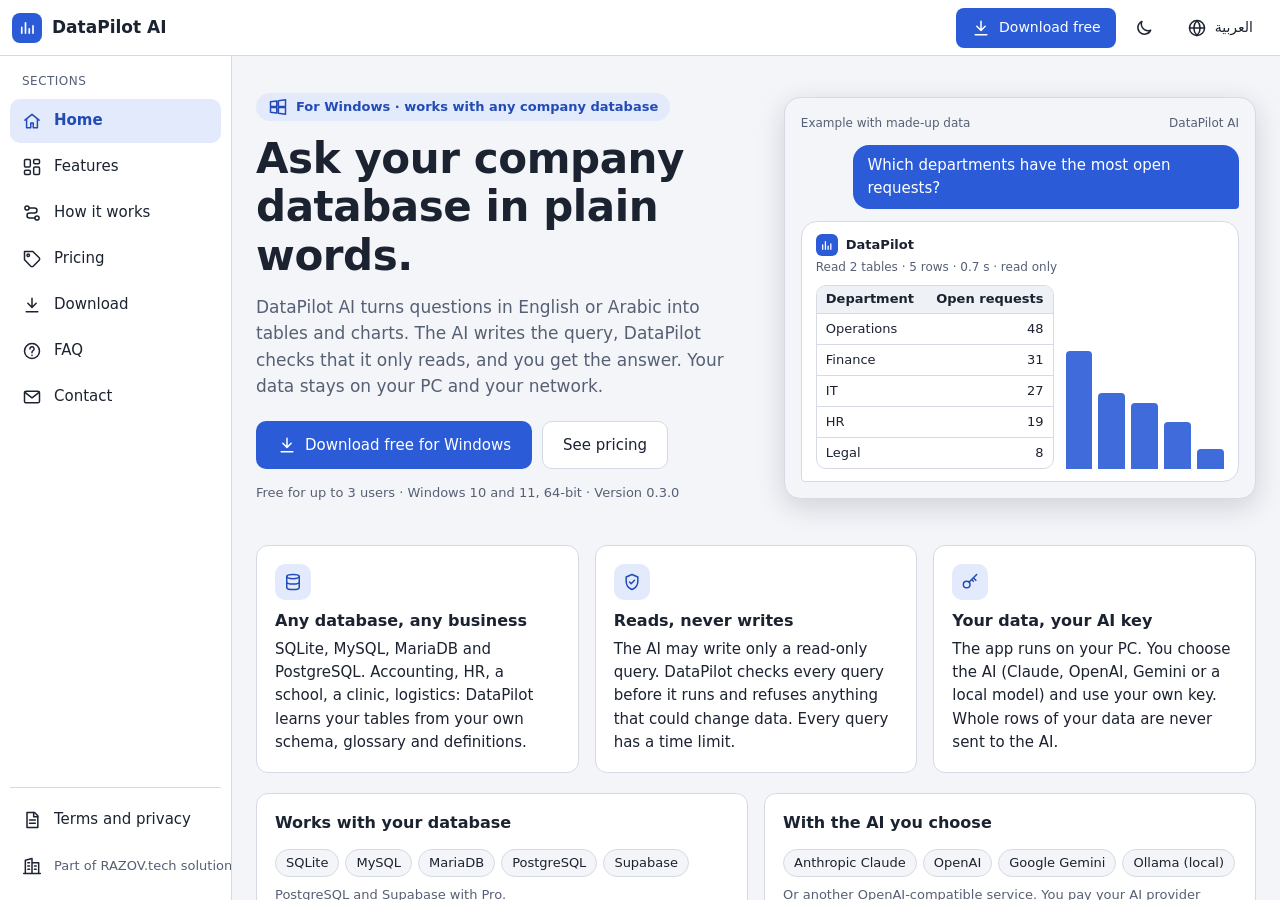
==== datapilot/index.html @ bd8d3c4e "feat: DataPilot AI page at /razov-db/datapilot/ Published copy of site/ from the private repo hasanr" ====
<!doctype html>
<html lang="en" dir="ltr">
<head>
<meta charset="utf-8">
<meta name="viewport" content="width=device-width, initial-scale=1, viewport-fit=cover">
<meta name="color-scheme" content="light dark">
<meta name="theme-color" content="#ffffff" media="(prefers-color-scheme: light)">
<meta name="theme-color" content="#161b23" media="(prefers-color-scheme: dark)">
<title>DataPilot AI: ask your company database in plain words</title>
<meta name="description" content="DataPilot AI is a Windows app that turns questions in English or Arabic into tables and charts, for any company database: SQLite, MySQL, MariaDB and PostgreSQL. Read-only queries, your own AI key, and your data stays with you.">
<link rel="canonical" href="https://hasanradi93.github.io/razov-db/datapilot/">
<link rel="icon" href="favicon.svg" type="image/svg+xml">
<meta property="og:type" content="website">
<meta property="og:site_name" content="DataPilot AI">
<meta property="og:title" content="DataPilot AI: ask your company database in plain words">
<meta property="og:description" content="A Windows app that turns questions in English or Arabic into tables and charts, for any company database. Read-only queries, your own AI key, your data stays with you. Free for up to 3 users.">
<meta property="og:url" content="https://hasanradi93.github.io/razov-db/datapilot/">
<meta property="og:image" content="https://hasanradi93.github.io/razov-db/datapilot/og-image.png">
<meta property="og:image:width" content="1200">
<meta property="og:image:height" content="630">
<meta property="og:image:alt" content="DataPilot AI: a question in plain words and its answer as a table and a bar chart.">
<meta property="og:locale" content="en_US">
<meta property="og:locale:alternate" content="ar_AR">
<meta name="twitter:card" content="summary_large_image">
<link rel="stylesheet" href="styles.css">
<!--
  DataPilot AI public website. Plain static files: index.html (this shell and every section), styles.css,
  app.js (routing, language, theme, checkout buttons), config.js (contact, download, version, checkout
  links) and pricing.json (plans, prices, features; generated from licensing/catalog.py).
  The page never scrolls: the shell is 100dvh and only the panes inside scroll.
  Every text is written twice: data-l="en" and data-l="ar"; the language button shows one of them.

  ARABIC: the Arabic text on this site was written without a native reader. A native Arabic reader
  should check every data-l="ar" block before the site is promoted to Arabic-speaking customers.

  Try: ?lang=ar  #pricing  #pricing/compare  #download/guide  #faq/buying  #terms  #privacy  #refunds
-->
<script>
  /* Before the first paint: theme and language, so the page does not flash. */
  (function () {
    var d = document.documentElement, lang = null;
    d.classList.add("js");
    try {
      var t = localStorage.getItem("dp-site-theme");
      if (t === "light" || t === "dark") { d.setAttribute("data-theme", t); }
      lang = localStorage.getItem("dp-site-lang");
    } catch (e) { /* storage blocked: follow the system theme, English */ }
    var q = /[?&]lang=(ar|en)\b/.exec(location.search);
    if (q) { lang = q[1]; }
    if (lang === "ar") { d.lang = "ar"; d.dir = "rtl"; }
  })();
</script>
</head>
<body>
<svg width="0" height="0" style="position:absolute" aria-hidden="true" focusable="false">
  <defs>
    <symbol id="i-logo" viewBox="0 0 24 24"><path d="M5 19V11M10 19V5M15 19v-6M20 19V9"/></symbol>
    <symbol id="i-home" viewBox="0 0 24 24"><path d="M3.5 11L12 4l8.5 7"/><path d="M5.5 9.5V20h5v-5.5h3V20h5V9.5"/></symbol>
    <symbol id="i-features" viewBox="0 0 24 24"><rect x="3" y="3" width="7" height="9" rx="1.5"/><rect x="14" y="3" width="7" height="5" rx="1.5"/><rect x="14" y="12" width="7" height="9" rx="1.5"/><rect x="3" y="16" width="7" height="5" rx="1.5"/></symbol>
    <symbol id="i-how" viewBox="0 0 24 24"><circle cx="6" cy="6" r="2.5"/><circle cx="18" cy="18" r="2.5"/><path d="M8.5 6H15a3 3 0 0 1 0 6H9a3 3 0 0 0 0 6h6.5"/></symbol>
    <symbol id="i-pricing" viewBox="0 0 24 24"><path d="M20.6 13.4l-7.2 7.2a2 2 0 0 1-2.8 0L3 13V3h10l7.6 7.6a2 2 0 0 1 0 2.8z"/><circle cx="7.5" cy="7.5" r="1.5"/></symbol>
    <symbol id="i-download" viewBox="0 0 24 24"><path d="M12 4v11M7 10l5 5 5-5M5 20h14"/></symbol>
    <symbol id="i-faq" viewBox="0 0 24 24"><circle cx="12" cy="12" r="9"/><path d="M9.5 9.5a2.5 2.5 0 1 1 3.5 2.3c-.6.3-1 .9-1 1.6v.6M12 17.2v.1"/></symbol>
    <symbol id="i-contact" viewBox="0 0 24 24"><rect x="3" y="5" width="18" height="14" rx="2"/><path d="M3.5 6.5l8.5 6.5 8.5-6.5"/></symbol>
    <symbol id="i-legal" viewBox="0 0 24 24"><path d="M6 3h9l4 4v14H6z"/><path d="M14 3v5h5M9 12h7M9 16h7"/></symbol>
    <symbol id="i-company" viewBox="0 0 24 24"><path d="M4 21V5l8-2v18M12 8h8v13M2 21h20M7 8h2M7 12h2M7 16h2M15 12h2M15 16h2"/></symbol>
    <symbol id="i-more" viewBox="0 0 24 24"><circle cx="5" cy="12" r="1.2"/><circle cx="12" cy="12" r="1.2"/><circle cx="19" cy="12" r="1.2"/></symbol>
    <symbol id="i-sun" viewBox="0 0 24 24"><circle cx="12" cy="12" r="4"/><path d="M12 2v2M12 20v2M4.9 4.9l1.4 1.4M17.7 17.7l1.4 1.4M2 12h2M20 12h2M4.9 19.1l1.4-1.4M17.7 6.3l1.4-1.4"/></symbol>
    <symbol id="i-moon" viewBox="0 0 24 24"><path d="M20 14.5A8 8 0 0 1 9.5 4 8 8 0 1 0 20 14.5z"/></symbol>
    <symbol id="i-globe" viewBox="0 0 24 24"><circle cx="12" cy="12" r="9"/><path d="M3 12h18M12 3c2.5 2.7 3.8 5.7 3.8 9s-1.3 6.3-3.8 9c-2.5-2.7-3.8-5.7-3.8-9S9.5 5.7 12 3z"/></symbol>
    <symbol id="i-check" viewBox="0 0 24 24"><path d="M5 12.5l4.5 4.5L19 7"/></symbol>
    <symbol id="i-clock" viewBox="0 0 24 24"><circle cx="12" cy="12" r="9"/><path d="M12 7v5l3 2"/></symbol>
    <symbol id="i-shield" viewBox="0 0 24 24"><path d="M12 3l7 3v5c0 4.5-3 8.3-7 10-4-1.7-7-5.5-7-10V6z"/><path d="M9 12l2 2 4-4"/></symbol>
    <symbol id="i-database" viewBox="0 0 24 24"><ellipse cx="12" cy="5.5" rx="7.5" ry="2.5"/><path d="M4.5 5.5v13c0 1.4 3.4 2.5 7.5 2.5s7.5-1.1 7.5-2.5v-13M4.5 12c0 1.4 3.4 2.5 7.5 2.5s7.5-1.1 7.5-2.5"/></symbol>
    <symbol id="i-key" viewBox="0 0 24 24"><circle cx="8" cy="15" r="4"/><path d="M11 12l9-9M16 7l3 3M14 9l2 2"/></symbol>
    <symbol id="i-lock" viewBox="0 0 24 24"><rect x="5" y="11" width="14" height="10" rx="2"/><path d="M8 11V7a4 4 0 0 1 8 0v4"/></symbol>
    <symbol id="i-warn" viewBox="0 0 24 24"><path d="M12 3.5l9.5 16.5h-19z"/><path d="M12 10v4.5M12 17.2v.1"/></symbol>
    <symbol id="i-chev" viewBox="0 0 24 24"><path d="M9 6l6 6-6 6"/></symbol>
    <symbol id="i-windows" viewBox="0 0 24 24"><path d="M3 5.8l7.5-1.1v6.8H3zM12.5 4.4L21 3.2v8.3h-8.5zM3 12.5h7.5v6.8L3 18.2zM12.5 12.5H21v8.3l-8.5-1.2z"/></symbol>
    <symbol id="i-book" viewBox="0 0 24 24"><path d="M4 5a2 2 0 0 1 2-2h13v15H6a2 2 0 0 0-2 2z"/><path d="M4 20a2 2 0 0 0 2 1h13v-3"/></symbol>
  </defs>
</svg>

<a class="skip" href="#content" id="skip"><span data-l="en">Skip to content</span><span data-l="ar">انتقل إلى المحتوى</span></a>

<div class="app" id="app">
  <header class="header">
    <a class="brand" href="#home" id="brand" aria-label="DataPilot AI, home">
      <span class="mark" aria-hidden="true"><svg class="ico" aria-hidden="true" focusable="false"><use href="#i-logo"/></svg></span>
      <span class="brand-name">DataPilot AI</span>
    </a>
    <span class="hdr-title" id="hdr-title" aria-hidden="true"></span>
    <span class="spacer"></span>
    <a class="btn primary hide-phone" href="#download"><svg class="ico" aria-hidden="true" focusable="false"><use href="#i-download"/></svg><span data-l="en">Download free</span><span data-l="ar">نزّله مجاناً</span></a>
    <button type="button" class="btn ghost iconbtn" id="btn-theme" aria-label="Switch to dark theme"><svg class="ico" aria-hidden="true" focusable="false"><use href="#i-moon"/></svg></button>
    <button type="button" class="btn ghost" id="btn-lang" aria-label="Switch to Arabic"><svg class="ico" aria-hidden="true" focusable="false"><use href="#i-globe"/></svg><span class="hide-phone"><span data-l="en" lang="ar">العربية</span><span data-l="ar" lang="en">English</span></span></button>
  </header>

  <nav class="sidebar" id="sidebar" aria-label="Sections">
    <div class="side-cap" aria-hidden="true"><span data-l="en">Sections</span><span data-l="ar">الأقسام</span></div>
    <ul class="nav">
      <li><a href="#home" data-nav="home"><svg class="ico" aria-hidden="true" focusable="false"><use href="#i-home"/></svg><span class="lbl"><span data-l="en">Home</span><span data-l="ar">الرئيسية</span></span></a></li>
      <li><a href="#features" data-nav="features"><svg class="ico" aria-hidden="true" focusable="false"><use href="#i-features"/></svg><span class="lbl"><span data-l="en">Features</span><span data-l="ar">الميزات</span></span></a></li>
      <li><a href="#how" data-nav="how"><svg class="ico" aria-hidden="true" focusable="false"><use href="#i-how"/></svg><span class="lbl"><span data-l="en">How it works</span><span data-l="ar">كيف يعمل</span></span></a></li>
      <li><a href="#pricing" data-nav="pricing"><svg class="ico" aria-hidden="true" focusable="false"><use href="#i-pricing"/></svg><span class="lbl"><span data-l="en">Pricing</span><span data-l="ar">الأسعار</span></span></a></li>
      <li><a href="#download" data-nav="download"><svg class="ico" aria-hidden="true" focusable="false"><use href="#i-download"/></svg><span class="lbl"><span data-l="en">Download</span><span data-l="ar">التنزيل</span></span></a></li>
      <li><a href="#faq" data-nav="faq"><svg class="ico" aria-hidden="true" focusable="false"><use href="#i-faq"/></svg><span class="lbl"><span data-l="en">FAQ</span><span data-l="ar">الأسئلة الشائعة</span></span></a></li>
      <li><a href="#contact" data-nav="contact"><svg class="ico" aria-hidden="true" focusable="false"><use href="#i-contact"/></svg><span class="lbl"><span data-l="en">Contact</span><span data-l="ar">تواصل معنا</span></span></a></li>
    </ul>
    <ul class="nav nav-foot">
      <li><a href="#terms" data-nav="legal"><svg class="ico" aria-hidden="true" focusable="false"><use href="#i-legal"/></svg><span class="lbl"><span data-l="en">Terms and privacy</span><span data-l="ar">الشروط والخصوصية</span></span></a></li>
      <li><a href="https://hasanradi93.github.io/razov-db/" class="company"><svg class="ico" aria-hidden="true" focusable="false"><use href="#i-company"/></svg><span class="lbl"><span data-l="en">Part of RAZOV.tech solutions</span><span data-l="ar">جزء من حلول RAZOV.tech</span></span></a></li>
    </ul>
  </nav>

  <main class="main" id="content" tabindex="-1">

    <!-- ===================== HOME ===================== -->
    <section class="view on" id="view-home" data-view="home">
      <div class="panel on" id="p-home" role="region" aria-labelledby="h-home" tabindex="0">
        <div class="wrap">
          <div class="hero">
            <div>
              <p class="eyebrow"><svg class="ico" aria-hidden="true" focusable="false"><use href="#i-windows"/></svg><span data-l="en">For Windows · works with any company database</span><span data-l="ar">لنظام Windows · يعمل مع أي قاعدة بيانات لشركتك</span></p>
              <h1 id="h-home" tabindex="-1"><span data-l="en">Ask your company database in plain words.</span><span data-l="ar">اسأل قاعدة بيانات شركتك بكلمات بسيطة.</span></h1>
              <p class="lead"><span data-l="en">DataPilot AI turns questions in English or Arabic into tables and charts. The AI writes the query, DataPilot checks that it only reads, and you get the answer. Your data stays on your PC and your network.</span><span data-l="ar">يحوّل DataPilot AI أسئلتك بالعربية أو الإنجليزية إلى جداول ورسوم بيانية. يكتب الذكاء الاصطناعي الاستعلام، ويتحقق DataPilot من أنه للقراءة فقط، ثم تصلك الإجابة. تبقى بياناتك على جهازك وفي شبكتك.</span></p>
              <div class="row">
                <a class="btn primary big" data-dl href="https://github.com/hasanradi93/datapilot/releases/latest/download/DataPilotAI-Setup.exe"><svg class="ico" aria-hidden="true" focusable="false"><use href="#i-download"/></svg><span data-l="en">Download free for Windows</span><span data-l="ar">نزّل النسخة المجانية لـ Windows</span></a>
                <a class="btn big" href="#pricing"><span data-l="en">See pricing</span><span data-l="ar">اطّلع على الأسعار</span></a>
              </div>
              <p class="hero-meta"><span data-l="en">Free for up to 3 users · Windows 10 and 11, 64-bit · Version <span data-version>0.3.0</span></span><span data-l="ar">مجاني حتى 3 مستخدمين · Windows 10 و11 بنظام 64 بت · الإصدار <span data-version class="ltr">0.3.0</span></span></p>
            </div>

            <figure class="preview" aria-labelledby="pv-cap" style="margin:0">
              <figcaption class="preview-cap" id="pv-cap"><span data-l="en">Example with made-up data</span><span data-l="ar">مثال ببيانات وهمية</span><span aria-hidden="true">DataPilot AI</span></figcaption>
              <div class="msg me"><span data-l="en">Which departments have the most open requests?</span><span data-l="ar">ما الأقسام التي لديها أكبر عدد من الطلبات المفتوحة؟</span></div>
              <div class="msg bot">
                <div class="who"><span class="mark" aria-hidden="true"><svg class="ico" aria-hidden="true" focusable="false"><use href="#i-logo"/></svg></span>DataPilot</div>
                <p class="trace"><span data-l="en">Read 2 tables · 5 rows · 0.7 s · read only</span><span data-l="ar">قرأ جدولين · 5 صفوف · 0.7 ث · قراءة فقط</span></p>
                <div class="mini">
                  <div class="tablewrap">
                    <table data-l="en">
                      <thead><tr><th scope="col">Department</th><th scope="col" class="num">Open requests</th></tr></thead>
                      <tbody><tr><td>Operations</td><td class="num">48</td></tr><tr><td>Finance</td><td class="num">31</td></tr><tr><td>IT</td><td class="num">27</td></tr><tr><td>HR</td><td class="num">19</td></tr><tr><td>Legal</td><td class="num">8</td></tr></tbody>
                    </table>
                    <table data-l="ar">
                      <thead><tr><th scope="col">القسم</th><th scope="col" class="num">الطلبات المفتوحة</th></tr></thead>
                      <tbody><tr><td>العمليات</td><td class="num">48</td></tr><tr><td>المالية</td><td class="num">31</td></tr><tr><td>تقنية المعلومات</td><td class="num">27</td></tr><tr><td>الموارد البشرية</td><td class="num">19</td></tr><tr><td>الشؤون القانونية</td><td class="num">8</td></tr></tbody>
                    </table>
                  </div>
                  <div class="bars" aria-hidden="true"><span style="height:100%"></span><span style="height:65%"></span><span style="height:56%"></span><span style="height:40%"></span><span style="height:17%"></span></div>
                </div>
              </div>
            </figure>
          </div>

          <div class="grid-cards points">
            <article class="card">
              <div class="ico-tile" aria-hidden="true"><svg class="ico" aria-hidden="true" focusable="false"><use href="#i-database"/></svg></div>
              <h2><span data-l="en">Any database, any business</span><span data-l="ar">أي قاعدة بيانات، لأي نشاط</span></h2>
              <p><span data-l="en">SQLite, MySQL, MariaDB and PostgreSQL. Accounting, HR, a school, a clinic, logistics: DataPilot learns your tables from your own schema, glossary and definitions.</span><span data-l="ar">SQLite وMySQL وMariaDB وPostgreSQL. محاسبة أو موارد بشرية أو مدرسة أو عيادة أو خدمات لوجستية: يتعرّف DataPilot على جداولك من بنية قاعدة بياناتك ومسردك وتعريفاتك.</span></p>
            </article>
            <article class="card">
              <div class="ico-tile" aria-hidden="true"><svg class="ico" aria-hidden="true" focusable="false"><use href="#i-shield"/></svg></div>
              <h2><span data-l="en">Reads, never writes</span><span data-l="ar">يقرأ ولا يكتب أبداً</span></h2>
              <p><span data-l="en">The AI may write only a read-only query. DataPilot checks every query before it runs and refuses anything that could change data. Every query has a time limit.</span><span data-l="ar">لا يُسمح للذكاء الاصطناعي إلا بكتابة استعلام للقراءة فقط. يفحص DataPilot كل استعلام قبل تشغيله ويرفض أي شيء قد يغيّر البيانات. ولكل استعلام حدّ زمني.</span></p>
            </article>
            <article class="card">
              <div class="ico-tile" aria-hidden="true"><svg class="ico" aria-hidden="true" focusable="false"><use href="#i-key"/></svg></div>
              <h2><span data-l="en">Your data, your AI key</span><span data-l="ar">بياناتك ومفتاحك</span></h2>
              <p><span data-l="en">The app runs on your PC. You choose the AI (Claude, OpenAI, Gemini or a local model) and use your own key. Whole rows of your data are never sent to the AI.</span><span data-l="ar">يعمل التطبيق على جهازك. أنت تختار الذكاء الاصطناعي (Claude أو OpenAI أو Gemini أو نموذجاً محلياً) وتستخدم مفتاحك الخاص. لا تُرسل صفوف بياناتك كاملةً إلى الذكاء الاصطناعي أبداً.</span></p>
            </article>
          </div>

          <div class="strip">
            <div class="card">
              <h2><span data-l="en">Works with your database</span><span data-l="ar">يعمل مع قاعدة بياناتك</span></h2>
              <div class="pills ltr"><span>SQLite</span><span>MySQL</span><span>MariaDB</span><span>PostgreSQL</span><span>Supabase</span></div>
              <p class="small muted"><span data-l="en">PostgreSQL and Supabase with Pro.</span><span data-l="ar">PostgreSQL وSupabase مع خطة Pro.</span></p>
            </div>
            <div class="card">
              <h2><span data-l="en">With the AI you choose</span><span data-l="ar">مع الذكاء الاصطناعي الذي تختاره</span></h2>
              <div class="pills ltr"><span>Anthropic Claude</span><span>OpenAI</span><span>Google Gemini</span><span>Ollama (local)</span></div>
              <p class="small muted"><span data-l="en">Or another OpenAI-compatible service. You pay your AI provider directly.</span><span data-l="ar">أو أي خدمة أخرى متوافقة مع OpenAI. تدفع لمزوّد الذكاء الاصطناعي مباشرةً.</span></p>
            </div>
          </div>

          <footer class="site-foot small muted">
            <span><span data-l="en">DataPilot AI is part of <a href="https://hasanradi93.github.io/razov-db/">RAZOV.tech solutions</a>.</span><span data-l="ar">DataPilot AI جزء من <a href="https://hasanradi93.github.io/razov-db/">حلول RAZOV.tech</a>.</span></span>
            <a href="#terms"><span data-l="en">Terms</span><span data-l="ar">الشروط</span></a>
            <a href="#privacy"><span data-l="en">Privacy</span><span data-l="ar">الخصوصية</span></a>
            <a href="#refunds"><span data-l="en">Refunds</span><span data-l="ar">الاسترداد</span></a>
            <a href="#contact"><span data-l="en">Contact</span><span data-l="ar">تواصل معنا</span></a>
          </footer>
        </div>
      </div>
    </section>

    <!-- ===================== FEATURES ===================== -->
    <section class="view" id="view-features" data-view="features">
      <div class="pagehead">
        <h1 id="h-features" tabindex="-1"><span data-l="en">Features</span><span data-l="ar">الميزات</span></h1>
        <div class="tabs" role="tablist" aria-labelledby="h-features">
          <button type="button" role="tab" class="tab" id="t-features-ask" aria-controls="p-features-ask" aria-selected="true" tabindex="0" data-tab="ask"><span data-l="en">Ask and see</span><span data-l="ar">اسأل وشاهد</span></button>
          <button type="button" role="tab" class="tab" id="t-features-control" aria-controls="p-features-control" aria-selected="false" tabindex="-1" data-tab="control"><span data-l="en">Safety and control</span><span data-l="ar">الأمان والتحكم</span></button>
          <button type="button" role="tab" class="tab" id="t-features-data" aria-controls="p-features-data" aria-selected="false" tabindex="-1" data-tab="data"><span data-l="en">Databases and AI</span><span data-l="ar">قواعد البيانات والذكاء الاصطناعي</span></button>
          <button type="button" role="tab" class="tab" id="t-features-teams" aria-controls="p-features-teams" aria-selected="false" tabindex="-1" data-tab="teams"><span data-l="en">Teams and the web</span><span data-l="ar">الفرق والويب</span></button>
        </div>
      </div>

      <div class="panel on" role="tabpanel" id="p-features-ask" aria-labelledby="t-features-ask" tabindex="0" data-tab="ask">
        <div class="wrap">
          <div class="grid-cards" data-l="en">
            <article class="card"><div class="card-head"><h2>Chat with your data</h2><span class="badge">Free</span></div><p>Type a question in English or Arabic. The answer comes as a table, and you can ask for a chart. Follow-up questions remember the ones before.</p></article>
            <article class="card"><div class="card-head"><h2>See how it got the answer</h2><span class="badge">Free</span></div><p>Click <span class="ui">Thought for…</span> under an answer to see each step and the query that ran.</p></article>
            <article class="card"><div class="card-head"><h2>Quick questions</h2><span class="badge">Free</span></div><p>Save the questions you ask often. Type <kbd>/</kbd> in Chat to pick one, or click a quick button.</p></article>
            <article class="card"><div class="card-head"><h2>Starter questions</h2><span class="badge">Free</span></div><p>The AI writes questions to start with from your own glossary, so they fit your database.</p></article>
            <article class="card"><div class="card-head"><h2>Basic charts</h2><span class="badge">Free</span></div><p>Bar, line and pie charts.</p></article>
            <article class="card"><div class="card-head"><h2>Full chart library</h2><span class="badge pro">Pro</span></div><p>Horizontal bar, area, stacked bar, scatter, funnel, heatmap and treemap.</p></article>
            <article class="card"><div class="card-head"><h2>Dashboard</h2><span class="badge pro">Pro</span></div><p>Tiles with numbers and charts that refresh on their own.</p></article>
            <article class="card"><div class="card-head"><h2>Export to CSV</h2><span class="badge">Free</span></div><p>The <span class="ui">Export CSV</span> button under every answer.</p></article>
            <article class="card"><div class="card-head"><h2>Export to Excel</h2><span class="badge pro">Pro</span></div><p>Numbers stay numbers, dates stay dates, and a sheet says what was asked.</p></article>
            <article class="card"><div class="card-head"><h2>Export to PDF</h2><span class="badge soon">Coming soon</span></div><p>Formatted PDF reports, in Pro. Not in the app yet.</p></article>
          </div>
          <div class="grid-cards" data-l="ar">
            <article class="card"><div class="card-head"><h2>تحدّث مع بياناتك</h2><span class="badge">مجاني</span></div><p>اكتب سؤالك بالعربية أو الإنجليزية. تأتي الإجابة في جدول، ويمكنك طلب رسم بياني. وتتذكّر أسئلة المتابعة ما سبقها.</p></article>
            <article class="card"><div class="card-head"><h2>اعرف كيف وصل إلى الإجابة</h2><span class="badge">مجاني</span></div><p>انقر <span class="ui">Thought for…</span> تحت الإجابة لترى كل خطوة والاستعلام الذي نُفّذ.</p></article>
            <article class="card"><div class="card-head"><h2>أسئلة سريعة</h2><span class="badge">مجاني</span></div><p>احفظ الأسئلة التي تطرحها كثيراً. اكتب <kbd>/</kbd> في المحادثة لتختار واحداً منها، أو انقر زراً سريعاً.</p></article>
            <article class="card"><div class="card-head"><h2>أسئلة للبدء</h2><span class="badge">مجاني</span></div><p>يكتب الذكاء الاصطناعي أسئلة تبدأ بها من مسردك أنت، فتناسب قاعدة بياناتك.</p></article>
            <article class="card"><div class="card-head"><h2>رسوم بيانية أساسية</h2><span class="badge">مجاني</span></div><p>أعمدة وخطوط ودوائر.</p></article>
            <article class="card"><div class="card-head"><h2>مكتبة الرسوم البيانية الكاملة</h2><span class="badge pro">Pro</span></div><p>أعمدة أفقية، ومساحات، وأعمدة مكدّسة، ونقاط مبعثرة، وقمع، وخريطة حرارية، وخريطة شجرية.</p></article>
            <article class="card"><div class="card-head"><h2>لوحة المعلومات</h2><span class="badge pro">Pro</span></div><p>مربعات بأرقام ورسوم بيانية تتحدّث تلقائياً.</p></article>
            <article class="card"><div class="card-head"><h2>التصدير إلى CSV</h2><span class="badge">مجاني</span></div><p>زر <span class="ui">Export CSV</span> تحت كل إجابة.</p></article>
            <article class="card"><div class="card-head"><h2>التصدير إلى Excel</h2><span class="badge pro">Pro</span></div><p>تبقى الأرقام أرقاماً والتواريخ تواريخ، مع ورقة تصف ما سُئل.</p></article>
            <article class="card"><div class="card-head"><h2>التصدير إلى PDF</h2><span class="badge soon">قريباً</span></div><p>تقارير PDF منسّقة ضمن خطة Pro. ليست في التطبيق بعد.</p></article>
          </div>
        </div>
      </div>

      <div class="panel" role="tabpanel" id="p-features-control" aria-labelledby="t-features-control" tabindex="0" data-tab="control">
        <div class="wrap">
          <div class="grid-cards" data-l="en">
            <article class="card"><div class="card-head"><h2>Reads, never writes</h2><span class="badge ok">All plans</span></div><p>The AI may write only one SELECT query. DataPilot checks it before it runs and refuses anything that could change data. For extra safety, connect with a database login that can only read.</p></article>
            <article class="card"><div class="card-head"><h2>A time limit on every query</h2><span class="badge ok">All plans</span></div><p>A slow question never holds up your database server.</p></article>
            <article class="card"><div class="card-head"><h2>Data access by role</h2><span class="badge">Free</span></div><p>Choose which role may use each table and column. Hide sensitive tables, such as payroll, from roles that should not see them.</p></article>
            <article class="card"><div class="card-head"><h2>Users and roles</h2><span class="badge">Free</span></div><p>Everyone signs in with their own account and role: Employee, Admin or Super Admin. Free has up to 3 active user accounts; Pro and Enterprise have no limit.</p></article>
            <article class="card"><div class="card-head"><h2>Verify page</h2><span class="badge">Free</span></div><p>Keep a list of questions with known answers and run it to see which ones the AI gets right.</p></article>
            <article class="card"><div class="card-head"><h2>Glossary and business definitions</h2><span class="badge ok">All plans</span></div><p>The AI drafts plain names for your tables and columns, and you correct them. Write down once what your words mean, and every answer follows your rules.</p></article>
            <article class="card"><div class="card-head"><h2>Audit log</h2><span class="badge ok">All plans</span></div><p>Answers, sign-ins and settings changes are written to an audit log on your side. A screen to search and export it is coming in Enterprise.</p></article>
            <article class="card"><div class="card-head"><h2>Encrypted on your PC</h2><span class="badge ok">All plans</span></div><p>Passwords and AI keys are stored encrypted on the computer.</p></article>
          </div>
          <div class="grid-cards" data-l="ar">
            <article class="card"><div class="card-head"><h2>يقرأ ولا يكتب أبداً</h2><span class="badge ok">كل الخطط</span></div><p>لا يُسمح للذكاء الاصطناعي إلا بكتابة استعلام SELECT واحد. يفحصه DataPilot قبل تشغيله ويرفض أي شيء قد يغيّر البيانات. ولمزيد من الأمان، اتصل بحساب قاعدة بيانات لا يملك إلا صلاحية القراءة.</p></article>
            <article class="card"><div class="card-head"><h2>حدّ زمني لكل استعلام</h2><span class="badge ok">كل الخطط</span></div><p>لا يعطّل سؤالٌ بطيء خادمَ قاعدة بياناتك أبداً.</p></article>
            <article class="card"><div class="card-head"><h2>الوصول إلى البيانات حسب الدور</h2><span class="badge">مجاني</span></div><p>اختر الدور الذي يمكنه استخدام كل جدول وكل عمود. أخفِ الجداول الحساسة، مثل الرواتب، عن الأدوار التي لا يجب أن تراها.</p></article>
            <article class="card"><div class="card-head"><h2>المستخدمون والأدوار</h2><span class="badge">مجاني</span></div><p>يسجّل كل شخص الدخول بحسابه ودوره: Employee أو Admin أو Super Admin. الخطة المجانية حتى 3 حسابات مستخدمين نشطة، وخطتا Pro وEnterprise بلا حد.</p></article>
            <article class="card"><div class="card-head"><h2>صفحة التحقق</h2><span class="badge">مجاني</span></div><p>احتفظ بقائمة أسئلة إجاباتها معروفة، وشغّلها لترى أيها يجيب عنه الذكاء الاصطناعي بشكل صحيح.</p></article>
            <article class="card"><div class="card-head"><h2>المسرد وتعريفات العمل</h2><span class="badge ok">كل الخطط</span></div><p>يكتب الذكاء الاصطناعي مسودة بأسماء واضحة لجداولك وأعمدتك، وأنت تصحّحها. اكتب مرة واحدة ما تعنيه كلماتك، فتتبع كل إجابة قواعدك.</p></article>
            <article class="card"><div class="card-head"><h2>سجل التدقيق</h2><span class="badge ok">كل الخطط</span></div><p>تُسجَّل الإجابات وعمليات الدخول وتغييرات الإعدادات في سجل تدقيق لديك. وشاشة للبحث فيه وتصديره قادمة في خطة Enterprise.</p></article>
            <article class="card"><div class="card-head"><h2>مشفّر على جهازك</h2><span class="badge ok">كل الخطط</span></div><p>تُحفظ كلمات المرور ومفاتيح الذكاء الاصطناعي مشفّرةً على الجهاز.</p></article>
          </div>
        </div>
      </div>

      <div class="panel" role="tabpanel" id="p-features-data" aria-labelledby="t-features-data" tabindex="0" data-tab="data">
        <div class="wrap">
          <div class="grid-cards" data-l="en">
            <article class="card"><div class="card-head"><h2>SQLite files</h2><span class="badge">Free</span></div><p>Open an SQLite database file directly.</p></article>
            <article class="card"><div class="card-head"><h2>MySQL and MariaDB</h2><span class="badge">Free</span></div><p>Connect to a MySQL or MariaDB server in your network.</p></article>
            <article class="card"><div class="card-head"><h2>PostgreSQL and Supabase</h2><span class="badge pro">Pro</span></div><p>Connect to PostgreSQL, including Supabase.</p></article>
            <article class="card"><div class="card-head"><h2>Several databases</h2><span class="badge pro">Pro</span></div><p>Save several connections and switch between them from the top bar. Each database keeps its own glossary, definitions and tiles.</p></article>
            <article class="card"><div class="card-head"><h2>Database page</h2><span class="badge pro">Pro</span></div><p>Browse every table, its columns and its rows.</p></article>
            <article class="card"><div class="card-head"><h2>Your own AI key</h2><span class="badge ok">All plans</span></div><p>Anthropic Claude, OpenAI, Google Gemini, a local model through Ollama, or another OpenAI-compatible service. You pay the AI provider directly; DataPilot adds no AI fees.</p></article>
            <article class="card"><div class="card-head"><h2>You decide what the AI sees</h2><span class="badge ok">All plans</span></div><p>The AI gets your question and the names of the tables and columns it needs, never whole rows. A switch decides whether it may also see a few sample values.</p></article>
          </div>
          <div class="grid-cards" data-l="ar">
            <article class="card"><div class="card-head"><h2>ملفات SQLite</h2><span class="badge">مجاني</span></div><p>افتح ملف قاعدة بيانات SQLite مباشرةً.</p></article>
            <article class="card"><div class="card-head"><h2>MySQL وMariaDB</h2><span class="badge">مجاني</span></div><p>اتصل بخادم MySQL أو MariaDB في شبكتك.</p></article>
            <article class="card"><div class="card-head"><h2>PostgreSQL وSupabase</h2><span class="badge pro">Pro</span></div><p>اتصل بـ PostgreSQL، بما في ذلك Supabase.</p></article>
            <article class="card"><div class="card-head"><h2>عدة قواعد بيانات</h2><span class="badge pro">Pro</span></div><p>احفظ عدة اتصالات وانتقل بينها من الشريط العلوي. لكل قاعدة بيانات مسردها وتعريفاتها ومربعاتها.</p></article>
            <article class="card"><div class="card-head"><h2>صفحة قاعدة البيانات</h2><span class="badge pro">Pro</span></div><p>تصفّح كل جدول وأعمدته وصفوفه.</p></article>
            <article class="card"><div class="card-head"><h2>مفتاح الذكاء الاصطناعي الخاص بك</h2><span class="badge ok">كل الخطط</span></div><p>Anthropic Claude أو OpenAI أو Google Gemini أو نموذج محلي عبر Ollama أو أي خدمة أخرى متوافقة مع OpenAI. تدفع لمزوّد الذكاء الاصطناعي مباشرةً، ولا يضيف DataPilot أي رسوم على الذكاء الاصطناعي.</p></article>
            <article class="card"><div class="card-head"><h2>أنت تقرّر ما يراه الذكاء الاصطناعي</h2><span class="badge ok">كل الخطط</span></div><p>يحصل الذكاء الاصطناعي على سؤالك وأسماء الجداول والأعمدة التي يحتاجها، ولا يحصل أبداً على صفوف كاملة. ومفتاح تشغيل يحدّد هل يرى أيضاً بعض القيم النموذجية.</p></article>
          </div>
        </div>
      </div>

      <div class="panel" role="tabpanel" id="p-features-teams" aria-labelledby="t-features-teams" tabindex="0" data-tab="teams">
        <div class="wrap">
          <div data-l="en">
            <div class="grid-cards">
              <article class="card"><div class="card-head"><h2>Shared store for teams</h2><span class="badge pro">Pro</span></div><p>Users, definitions, dashboards and the audit log shared by every PC, kept on your own MySQL, MariaDB or PostgreSQL server.</p></article>
              <article class="card"><div class="card-head"><h2>Web app with sign-in</h2><span class="badge pro">Pro</span></div><p>Run the DataPilot web server in your network, and people sign in from a browser with their own account and rights. The web app has Chat today; more pages are coming. We help you set it up.</p></article>
              <article class="card"><div class="card-head"><h2>Website chat widget</h2><span class="badge pro">Pro</span></div><p>Put the same chat on a web page or an admin panel with one script line. Pro includes 1 website key; Enterprise has no limit.</p></article>
              <article class="card"><div class="card-head"><h2>WordPress plugin</h2><span class="badge pro">Pro</span></div><p>Signed-in WordPress users ask through your DataPilot server, each with their own role.</p></article>
              <article class="card"><div class="card-head"><h2>Setup service</h2><span class="badge ent">Enterprise</span></div><p>Send us a setup file: the names of your tables and columns, never rows. We draft the glossary and the setup questions for your database, and your app installs them.</p></article>
              <article class="card"><div class="card-head"><h2>Priority support</h2><span class="badge ent">Enterprise</span></div><p>Your questions are answered first.</p></article>
            </div>
            <h2 class="section-title">Coming soon in Enterprise</h2>
            <ul class="checks soon">
              <li><svg class="ico" aria-hidden="true" focusable="false"><use href="#i-clock"/></svg><span>API for other systems: other software asks questions through it.</span></li>
              <li><svg class="ico" aria-hidden="true" focusable="false"><use href="#i-clock"/></svg><span>Audit log screen: see, search and export the audit log.</span></li>
              <li><svg class="ico" aria-hidden="true" focusable="false"><use href="#i-clock"/></svg><span>Scheduled reports: answers sent by email on a schedule.</span></li>
              <li><svg class="ico" aria-hidden="true" focusable="false"><use href="#i-clock"/></svg><span>Database backups: scheduled backups to a folder you choose.</span></li>
              <li><svg class="ico" aria-hidden="true" focusable="false"><use href="#i-clock"/></svg><span>Your own branding: your name, logo and colours.</span></li>
            </ul>
            <p class="small muted">These are not in the app yet and are not part of what you buy until they are released.</p>
          </div>
          <div data-l="ar">
            <div class="grid-cards">
              <article class="card"><div class="card-head"><h2>مخزن مشترك للفرق</h2><span class="badge pro">Pro</span></div><p>المستخدمون والتعريفات ولوحات المعلومات وسجل التدقيق مشتركة بين كل الأجهزة، ومحفوظة على خادم MySQL أو MariaDB أو PostgreSQL لديك.</p></article>
              <article class="card"><div class="card-head"><h2>تطبيق ويب مع تسجيل الدخول</h2><span class="badge pro">Pro</span></div><p>شغّل خادم DataPilot للويب في شبكتك، فيسجّل الأشخاص الدخول من المتصفح بحساباتهم وصلاحياتهم. يضم تطبيق الويب صفحة المحادثة الآن، وصفحات أخرى قادمة. نساعدك في إعداده.</p></article>
              <article class="card"><div class="card-head"><h2>أداة دردشة للمواقع</h2><span class="badge pro">Pro</span></div><p>ضع المحادثة نفسها في صفحة ويب أو لوحة إدارة بسطر برمجي واحد. تتضمن خطة Pro مفتاح موقع واحداً، وخطة Enterprise بلا حد.</p></article>
              <article class="card"><div class="card-head"><h2>إضافة WordPress</h2><span class="badge pro">Pro</span></div><p>يسأل مستخدمو WordPress المسجّلون عبر خادم DataPilot لديك، كلٌّ بدوره الخاص.</p></article>
              <article class="card"><div class="card-head"><h2>خدمة الإعداد</h2><span class="badge ent">Enterprise</span></div><p>أرسل إلينا ملف إعداد: أسماء جداولك وأعمدتك، ولا صفوف أبداً. نكتب مسودة المسرد وأسئلة الإعداد لقاعدة بياناتك، ويثبّتها تطبيقك.</p></article>
              <article class="card"><div class="card-head"><h2>دعم ذو أولوية</h2><span class="badge ent">Enterprise</span></div><p>نجيب عن أسئلتك أولاً.</p></article>
            </div>
            <h2 class="section-title">قريباً في خطة Enterprise</h2>
            <ul class="checks soon">
              <li><svg class="ico" aria-hidden="true" focusable="false"><use href="#i-clock"/></svg><span>واجهة برمجية للأنظمة الأخرى: تطرح البرامج الأخرى أسئلتها عبرها.</span></li>
              <li><svg class="ico" aria-hidden="true" focusable="false"><use href="#i-clock"/></svg><span>شاشة سجل التدقيق: اعرض السجل وابحث فيه وصدّره.</span></li>
              <li><svg class="ico" aria-hidden="true" focusable="false"><use href="#i-clock"/></svg><span>تقارير مجدولة: إجابات تُرسل بالبريد الإلكتروني وفق جدول.</span></li>
              <li><svg class="ico" aria-hidden="true" focusable="false"><use href="#i-clock"/></svg><span>نسخ احتياطية لقاعدة البيانات: نسخ مجدولة إلى مجلد تختاره.</span></li>
              <li><svg class="ico" aria-hidden="true" focusable="false"><use href="#i-clock"/></svg><span>علامتك التجارية: اسمك وشعارك وألوانك.</span></li>
            </ul>
            <p class="small muted">هذه الميزات ليست في التطبيق بعد، وليست جزءاً مما تشتريه حتى تصدر.</p>
          </div>
        </div>
      </div>
    </section>

    <!-- ===================== HOW IT WORKS ===================== -->
    <section class="view" id="view-how" data-view="how">
      <div class="pagehead">
        <h1 id="h-how" tabindex="-1"><span data-l="en">How it works</span><span data-l="ar">كيف يعمل</span></h1>
        <div class="tabs" role="tablist" aria-labelledby="h-how">
          <button type="button" role="tab" class="tab" id="t-how-steps" aria-controls="p-how-steps" aria-selected="true" tabindex="0" data-tab="steps"><span data-l="en">Six steps</span><span data-l="ar">ست خطوات</span></button>
          <button type="button" role="tab" class="tab" id="t-how-data" aria-controls="p-how-data" aria-selected="false" tabindex="-1" data-tab="data"><span data-l="en">Where your data goes</span><span data-l="ar">أين تذهب بياناتك</span></button>
        </div>
      </div>

      <div class="panel on" role="tabpanel" id="p-how-steps" aria-labelledby="t-how-steps" tabindex="0" data-tab="steps">
        <div class="narrow">
          <ol class="steps" data-l="en">
            <li><div class="card"><h2>Install</h2><p>Download the installer and run it. No administrator password is needed. The app starts with a small demo database with made-up data, so you can try it at once.</p></div></li>
            <li><div class="card"><h2>Connect your database</h2><p>In <span class="ui">Settings &gt; Connection</span>, choose SQLite, MySQL, MariaDB or PostgreSQL, enter the details and click <span class="ui">Test connection</span>. Safest: a database login that can only read.</p></div></li>
            <li><div class="card"><h2>Choose your AI</h2><p>In <span class="ui">Settings &gt; AI Provider</span>, choose Claude, OpenAI, Gemini or a local model, and paste your own key. It is stored encrypted on your PC.</p></div></li>
            <li><div class="card"><h2>Teach it your words</h2><p>Click <span class="ui">Draft with AI…</span> in the glossary: DataPilot suggests plain names for your tables and columns, and you correct them. Add your business definitions. With Enterprise, we draft this for you.</p></div></li>
            <li><div class="card"><h2>Add your people</h2><p>Create an account for each person, give each a role, and choose which tables and columns each role may see.</p></div></li>
            <li><div class="card"><h2>Ask</h2><p>Type a question. Read the table, ask for a chart, check the steps under <span class="ui">Thought for…</span>, and export to CSV or Excel.</p></div></li>
          </ol>
          <ol class="steps" data-l="ar">
            <li><div class="card"><h2>ثبّت التطبيق</h2><p>نزّل ملف التثبيت وشغّله. لا تحتاج إلى كلمة مرور المسؤول. يبدأ التطبيق بقاعدة بيانات تجريبية صغيرة ببيانات وهمية لتجرّبه فوراً.</p></div></li>
            <li><div class="card"><h2>اربط قاعدة بياناتك</h2><p>في <span class="ui">Settings &gt; Connection</span> اختر SQLite أو MySQL أو MariaDB أو PostgreSQL، وأدخل البيانات، وانقر <span class="ui">Test connection</span>. الأكثر أماناً: حساب قاعدة بيانات لا يملك إلا صلاحية القراءة.</p></div></li>
            <li><div class="card"><h2>اختر الذكاء الاصطناعي</h2><p>في <span class="ui">Settings &gt; AI Provider</span> اختر Claude أو OpenAI أو Gemini أو نموذجاً محلياً، والصق مفتاحك الخاص. يُحفظ المفتاح مشفّراً على جهازك.</p></div></li>
            <li><div class="card"><h2>علّمه كلماتك</h2><p>انقر <span class="ui">Draft with AI…</span> في المسرد: يقترح DataPilot أسماء واضحة لجداولك وأعمدتك، وأنت تصحّحها. ثم أضف تعريفات العمل لديك. مع خطة Enterprise نكتب هذه المسودة لك.</p></div></li>
            <li><div class="card"><h2>أضف فريقك</h2><p>أنشئ حساباً لكل شخص، وامنح كلاً منهم دوراً، واختر الجداول والأعمدة التي يراها كل دور.</p></div></li>
            <li><div class="card"><h2>اسأل</h2><p>اكتب سؤالك. اقرأ الجدول، واطلب رسماً بيانياً، وراجع الخطوات تحت <span class="ui">Thought for…</span>، وصدّر النتيجة إلى CSV أو Excel.</p></div></li>
          </ol>
          <div class="row" style="margin-top:20px">
            <a class="btn primary" data-dl href="https://github.com/hasanradi93/datapilot/releases/latest/download/DataPilotAI-Setup.exe"><svg class="ico" aria-hidden="true" focusable="false"><use href="#i-download"/></svg><span data-l="en">Download free</span><span data-l="ar">نزّله مجاناً</span></a>
            <a class="btn" href="#download/guide"><svg class="ico" aria-hidden="true" focusable="false"><use href="#i-book"/></svg><span data-l="en">Read the install guide</span><span data-l="ar">اقرأ دليل التثبيت</span></a>
          </div>
        </div>
      </div>

      <div class="panel" role="tabpanel" id="p-how-data" aria-labelledby="t-how-data" tabindex="0" data-tab="data">
        <div class="wrap">
          <div data-l="en">
            <p class="lead">DataPilot runs on your PC and talks to two things: your database and the AI you chose. We are not in the middle.</p>
            <div class="flow">
              <div class="card"><h2>Stays on your PC and network</h2><ul>
                <li>Your database and every row in it.</li>
                <li>The app's accounts, passwords and AI keys, encrypted.</li>
                <li>Your settings, glossary, definitions and audit log.</li>
                <li>The answers your people see.</li></ul></div>
              <div class="card ai"><h2>Goes to the AI you chose, with your key</h2><ul>
                <li>Your question and the earlier questions of the same chat.</li>
                <li>The names of the tables and columns it may need, with their glossary names, and your business definitions.</li>
                <li>A few sample values from text columns, only while the <span class="ui">Send sample values</span> switch is on.</li>
                <li>If a query fails: the query and the database's error message.</li>
                <li>Never whole rows, passwords or the app's user names.</li></ul>
                <p class="small muted" style="margin-top:8px">With a local model (Ollama), this stays in your network too.</p></div>
              <div class="card us"><h2>Goes to us, only if you choose</h2><ul>
                <li>Nothing, unless your Super Admin connects the app to a DataPilot account.</li>
                <li>Then: a setup file when you send it (names of tables and columns, never rows), licence and update checks, and a daily count of questions if you switch it on.</li>
                <li>Never your questions, rows of data, passwords or users.</li></ul></div>
            </div>
            <p style="margin-top:18px"><a href="#privacy">Read the privacy policy</a> for the full list.</p>
          </div>
          <div data-l="ar">
            <p class="lead">يعمل DataPilot على جهازك ويتواصل مع جهتين فقط: قاعدة بياناتك والذكاء الاصطناعي الذي اخترته. لسنا وسيطاً بينهما.</p>
            <div class="flow">
              <div class="card"><h2>يبقى على جهازك وفي شبكتك</h2><ul>
                <li>قاعدة بياناتك وكل صف فيها.</li>
                <li>حسابات التطبيق وكلمات المرور ومفاتيح الذكاء الاصطناعي، مشفّرة.</li>
                <li>إعداداتك ومسردك وتعريفاتك وسجل التدقيق.</li>
                <li>الإجابات التي يراها فريقك.</li></ul></div>
              <div class="card ai"><h2>يذهب إلى الذكاء الاصطناعي الذي اخترته، بمفتاحك</h2><ul>
                <li>سؤالك والأسئلة السابقة في المحادثة نفسها.</li>
                <li>أسماء الجداول والأعمدة التي قد يحتاجها مع أسمائها في المسرد، وتعريفات العمل لديك.</li>
                <li>بعض القيم النموذجية من الأعمدة النصية، فقط ما دام مفتاح <span class="ui">Send sample values</span> مفعّلاً.</li>
                <li>إذا فشل استعلام: الاستعلام ورسالة الخطأ من قاعدة البيانات.</li>
                <li>لا صفوف كاملة ولا كلمات مرور ولا أسماء مستخدمي التطبيق أبداً.</li></ul>
                <p class="small muted" style="margin-top:8px">مع نموذج محلي (Ollama) يبقى هذا أيضاً داخل شبكتك.</p></div>
              <div class="card us"><h2>يصل إلينا، فقط إذا اخترت ذلك</h2><ul>
                <li>لا شيء، ما لم يربط الـ Super Admin التطبيق بحساب DataPilot.</li>
                <li>عندها: ملف إعداد عندما ترسله (أسماء الجداول والأعمدة، ولا صفوف أبداً)، وفحص التراخيص والتحديثات، وعدد يومي للأسئلة إذا فعّلته.</li>
                <li>لا أسئلتك ولا صفوف بياناتك ولا كلمات المرور ولا المستخدمون أبداً.</li></ul></div>
            </div>
            <p style="margin-top:18px"><a href="#privacy">اقرأ سياسة الخصوصية</a> للاطلاع على القائمة الكاملة.</p>
          </div>
        </div>
      </div>
    </section>

    <!-- ===================== PRICING ===================== -->
    <section class="view" id="view-pricing" data-view="pricing">
      <div class="pagehead">
        <h1 id="h-pricing" tabindex="-1"><span data-l="en">Pricing</span><span data-l="ar">الأسعار</span></h1>
        <div class="tabs" role="tablist" aria-labelledby="h-pricing">
          <button type="button" role="tab" class="tab" id="t-pricing-plans" aria-controls="p-pricing-plans" aria-selected="true" tabindex="0" data-tab="plans"><span data-l="en">Plans</span><span data-l="ar">الخطط</span></button>
          <button type="button" role="tab" class="tab" id="t-pricing-compare" aria-controls="p-pricing-compare" aria-selected="false" tabindex="-1" data-tab="compare"><span data-l="en">Compare plans</span><span data-l="ar">قارن بين الخطط</span></button>
        </div>
      </div>

      <div class="panel on" role="tabpanel" id="p-pricing-plans" aria-labelledby="t-pricing-plans" tabindex="0" data-tab="plans">
        <div class="wrap">
          <fieldset class="billing" id="billing">
            <legend><span data-l="en">Billing period</span><span data-l="ar">فترة الدفع</span></legend>
            <label><input type="radio" name="billing" value="monthly" checked><span data-l="en">Monthly</span><span data-l="ar">شهري</span></label>
            <label><input type="radio" name="billing" value="yearly"><span data-l="en">Yearly</span><span data-l="ar">سنوي</span><span class="badge ok"><span data-l="en">2 months free</span><span data-l="ar">شهران مجاناً</span></span></label>
          </fieldset>
          <div class="plans" id="plans">
            <p class="muted"><span data-l="en">Loading prices…</span><span data-l="ar">جارٍ تحميل الأسعار…</span></p>
          </div>
          <div class="plan-notes">
            <p><span data-l="en">Prices are in US dollars, per company: one installation and all its users.</span><span data-l="ar">الأسعار بالدولار الأمريكي، لكل شركة: تثبيت واحد وجميع مستخدميه.</span></p>
            <p><span data-l="en">Payment is handled by Paddle, our Merchant of Record, which adds sales tax or VAT where it applies.</span><span data-l="ar">تتولى Paddle، التاجر المسجّل لطلباتنا، معالجة الدفع، وتضيف ضريبة المبيعات أو ضريبة القيمة المضافة حيث تنطبق.</span></p>
            <p><span data-l="en">14-day money-back guarantee on your first payment. <a href="#refunds">Refund policy</a>.</span><span data-l="ar">ضمان استرداد المال خلال 14 يوماً على دفعتك الأولى. <a href="#refunds">سياسة الاسترداد</a>.</span></p>
            <p><span data-l="en">Your AI provider bills you separately for AI use. Gemini has a free plan with limits, and a local model costs nothing.</span><span data-l="ar">يحاسبك مزوّد الذكاء الاصطناعي بشكل منفصل على استخدامه. لدى Gemini خطة مجانية بحدود، والنموذج المحلي بلا تكلفة.</span></p>
          </div>
        </div>
      </div>

      <div class="panel" role="tabpanel" id="p-pricing-compare" aria-labelledby="t-pricing-compare" tabindex="0" data-tab="compare">
        <div class="wrap" id="compare">
          <p class="muted"><span data-l="en">Loading prices…</span><span data-l="ar">جارٍ تحميل الأسعار…</span></p>
        </div>
      </div>
    </section>

    <!-- ===================== DOWNLOAD ===================== -->
    <section class="view" id="view-download" data-view="download">
      <div class="pagehead">
        <h1 id="h-download" tabindex="-1"><span data-l="en">Download</span><span data-l="ar">التنزيل</span></h1>
        <div class="tabs" role="tablist" aria-labelledby="h-download">
          <button type="button" role="tab" class="tab" id="t-download-get" aria-controls="p-download-get" aria-selected="true" tabindex="0" data-tab="get"><span data-l="en">Installer</span><span data-l="ar">ملف التثبيت</span></button>
          <button type="button" role="tab" class="tab" id="t-download-guide" aria-controls="p-download-guide" aria-selected="false" tabindex="-1" data-tab="guide"><span data-l="en">Install guide</span><span data-l="ar">دليل التثبيت</span></button>
        </div>
      </div>

      <div class="panel on" role="tabpanel" id="p-download-get" aria-labelledby="t-download-get" tabindex="0" data-tab="get">
        <div class="wrap dl">
          <div class="card main-dl">
            <div class="dl-file">
              <span class="mark" aria-hidden="true"><svg class="ico" aria-hidden="true" focusable="false"><use href="#i-logo"/></svg></span>
              <div>
                <h2><span data-l="en">DataPilot AI for Windows</span><span data-l="ar">DataPilot AI لنظام Windows</span></h2>
                <p class="small muted" style="margin:0"><span data-l="en">Version <span data-version>0.3.0</span> · Windows 10 and 11, 64-bit · about 190 MB</span><span data-l="ar">الإصدار <span data-version class="ltr">0.3.0</span> · Windows 10 و11 بنظام 64 بت · نحو 190 ميغابايت</span></p>
              </div>
            </div>
            <a class="btn primary big" data-dl href="https://github.com/hasanradi93/datapilot/releases/latest/download/DataPilotAI-Setup.exe"><svg class="ico" aria-hidden="true" focusable="false"><use href="#i-download"/></svg><span data-l="en">Download the installer</span><span data-l="ar">نزّل ملف التثبيت</span></a>
            <p><span data-l="en">One installer for every plan. Without a licence it runs as Free (up to 3 users). A licence file from us turns on Pro or Enterprise.</span><span data-l="ar">ملف تثبيت واحد لكل الخطط. بلا ترخيص يعمل بالخطة المجانية (حتى 3 مستخدمين). وملف ترخيص منّا يفعّل خطة Pro أو Enterprise.</span></p>
            <div class="note" role="note">
              <svg class="ico" aria-hidden="true" focusable="false"><use href="#i-warn"/></svg>
              <div data-l="en">
                <p><strong>Windows may warn you.</strong> The installer is not signed yet, so Windows SmartScreen can show "Windows protected your PC".</p>
                <p>Click <span class="ui">More info</span>, then <span class="ui">Run anyway</span>. We will sign the installer in a later version.</p>
              </div>
              <div data-l="ar">
                <p><strong>قد يظهر لك تحذير من Windows.</strong> ملف التثبيت غير موقّع بعد، لذلك قد يعرض Windows SmartScreen رسالة «Windows protected your PC» (حماية Windows لجهاز الكمبيوتر).</p>
                <p>انقر <span class="ui">More info</span> (مزيد من المعلومات)، ثم <span class="ui">Run anyway</span> (تشغيل على أي حال). سنوقّع ملف التثبيت في إصدار لاحق.</p>
              </div>
            </div>
          </div>

          <div class="card">
            <h2><span data-l="en">System requirements</span><span data-l="ar">متطلبات النظام</span></h2>
            <ul class="checks" data-l="en" style="margin-top:10px">
              <li><svg class="ico" aria-hidden="true" focusable="false"><use href="#i-check"/></svg><span>Windows 10 or Windows 11, 64-bit.</span></li>
              <li><svg class="ico" aria-hidden="true" focusable="false"><use href="#i-check"/></svg><span>About 700 MB of free disk space.</span></li>
              <li><svg class="ico" aria-hidden="true" focusable="false"><use href="#i-check"/></svg><span>No administrator password: it installs for the current Windows user.</span></li>
              <li><svg class="ico" aria-hidden="true" focusable="false"><use href="#i-check"/></svg><span>A database the PC can reach: an SQLite file, MySQL or MariaDB; PostgreSQL or Supabase with Pro.</span></li>
              <li><svg class="ico" aria-hidden="true" focusable="false"><use href="#i-check"/></svg><span>An AI: a key from Anthropic, OpenAI or Google (Gemini has a free plan with limits), or a local model with Ollama.</span></li>
              <li><svg class="ico" aria-hidden="true" focusable="false"><use href="#i-check"/></svg><span>Internet access to reach your AI provider. Not needed with a local model.</span></li>
            </ul>
            <ul class="checks" data-l="ar" style="margin-top:10px">
              <li><svg class="ico" aria-hidden="true" focusable="false"><use href="#i-check"/></svg><span>Windows 10 أو Windows 11 بنظام 64 بت.</span></li>
              <li><svg class="ico" aria-hidden="true" focusable="false"><use href="#i-check"/></svg><span>نحو 700 ميغابايت من المساحة الفارغة على القرص.</span></li>
              <li><svg class="ico" aria-hidden="true" focusable="false"><use href="#i-check"/></svg><span>لا حاجة إلى كلمة مرور المسؤول: يُثبَّت لمستخدم Windows الحالي.</span></li>
              <li><svg class="ico" aria-hidden="true" focusable="false"><use href="#i-check"/></svg><span>قاعدة بيانات يصل إليها الجهاز: ملف SQLite أو MySQL أو MariaDB، وPostgreSQL أو Supabase مع خطة Pro.</span></li>
              <li><svg class="ico" aria-hidden="true" focusable="false"><use href="#i-check"/></svg><span>ذكاء اصطناعي: مفتاح من Anthropic أو OpenAI أو Google (لدى Gemini خطة مجانية بحدود)، أو نموذج محلي عبر Ollama.</span></li>
              <li><svg class="ico" aria-hidden="true" focusable="false"><use href="#i-check"/></svg><span>اتصال بالإنترنت للوصول إلى مزوّد الذكاء الاصطناعي، ولا حاجة إليه مع النموذج المحلي.</span></li>
            </ul>
            <p style="margin-top:14px"><a href="#download/guide"><span data-l="en">Read the install guide</span><span data-l="ar">اقرأ دليل التثبيت</span></a></p>
          </div>
        </div>
      </div>

      <div class="panel" role="tabpanel" id="p-download-guide" aria-labelledby="t-download-guide" tabindex="0" data-tab="guide">
        <article class="narrow guide" data-l="en">
          <p class="lead">Ask questions about your company database in plain English or in Arabic, and get tables and charts back. DataPilot only reads your data. It can never change or delete it.</p>
          <h2>1. Install</h2>
          <ul>
            <li>Double-click the DataPilot AI setup file. Click <span class="ui">Next</span>, then <span class="ui">Install</span>. You do not need an administrator password.</li>
            <li>If Windows shows "Windows protected your PC", click <span class="ui">More info</span>, then <span class="ui">Run anyway</span>. We will sign the installer in a later version.</li>
            <li>Start it from the desktop shortcut or the Start menu: "DataPilot AI".</li>
          </ul>
          <h2>2. First start: create the Super Admin</h2>
          <ul>
            <li>The first time, the app asks you to create an account. You become the Super Admin of this installation.</li>
            <li>Choose a long password and keep it safe.</li>
            <li>The app then shows you a recovery code. Write it down and keep it in a safe place. It is shown only once. If you forget your password, click <span class="ui">Forgot password?</span> on the sign-in window, then enter your user name, the recovery code and a new password. The code works once.</li>
            <li>To make a new code later (the old one stops working), open Profile and click <span class="ui">Create a recovery code...</span>.</li>
            <li>To leave the app, click <span class="ui">Sign out</span> at the bottom of the left bar.</li>
          </ul>
          <h2>3. Connect your database</h2>
          <ul>
            <li>Until you connect your own database, the app starts on a small demo database with made-up data, so you can try it. Connecting your own database, below, replaces it.</li>
            <li>Safest: ask the person who manages your database server for a read-only login. Here is an example for MariaDB or MySQL:
<pre>CREATE USER 'datapilot_reader'@'%' IDENTIFIED BY 'a-strong-password';
GRANT SELECT ON your_database.* TO 'datapilot_reader'@'%';</pre></li>
            <li>In the app, open <span class="ui">Settings &gt; Connection</span>. Choose your database type and fill in the host, the port, the database name, the user and the password. Click <span class="ui">Test connection</span>, then <span class="ui">Save</span>.</li>
            <li>The first question after connecting reads the list of your tables. With hundreds of tables this takes a few seconds, once.</li>
            <li>Every query has a time limit, so your server is never held up.</li>
          </ul>
          <h2>4. Choose the AI and add its key</h2>
          <ul>
            <li>Open <span class="ui">Settings &gt; AI Provider</span> and choose a provider: Google Gemini, OpenAI, Anthropic Claude, or another one on the list.</li>
            <li>Get a key from your provider's website, paste it into the key box, click <span class="ui">Test provider</span>, then <span class="ui">Save</span>. Gemini has a free plan, with limits per minute and per day. If the app says the AI is busy, wait a minute.</li>
            <li>The key is stored encrypted on this computer.</li>
          </ul>
          <h2>5. Draft the glossary</h2>
          <p>Your tables and columns may have short or technical names. The glossary gives them plain names, so questions and answers make sense.</p>
          <ul>
            <li>Open <span class="ui">Settings &gt; Glossary</span> and click <span class="ui">Draft with AI...</span>. Read the draft, fix any name that is wrong, and save.</li>
            <li><span class="ui">Settings &gt; Business definitions</span> holds your own rules for the words your company uses (what counts, and what does not). Answer the setup questions once and every answer follows your rules. Under each answer, "Using your definition of..." shows which rules were used.</li>
          </ul>
          <h2>6. Add your colleagues</h2>
          <ul>
            <li>Open <span class="ui">Settings &gt; Users</span> and click <span class="ui">Add user</span>. Give each person a role. Give people only the access they need.</li>
            <li><span class="ui">Settings &gt; Data access</span> lets you hide sensitive tables from some roles.</li>
          </ul>
          <h2>7. Ask questions</h2>
          <ul>
            <li>Open Chat and type a question in English or in Arabic. Example: "How many records were added last month?"</li>
            <li>Answers come as a table, and you can ask for a chart.</li>
            <li>Click <span class="ui">Thought for...</span> under an answer to see how the app got it.</li>
          </ul>
          <h2>8. Where things are kept</h2>
          <ul>
            <li>Accounts, passwords and keys: <code>%APPDATA%\DataPilotAI</code> on this computer (passwords and keys are encrypted).</li>
            <li>Settings: <code>config.yaml</code> in the program folder, <code>%LOCALAPPDATA%\Programs\DataPilot AI</code>.</li>
            <li>Logs: the file <code>datapilot.log</code> in the logs folder inside the program folder. To open that folder, click <span class="ui">About</span> in the left bar, then <span class="ui">Open log folder</span>. Send this file to us when something goes wrong.</li>
            <li>Exports (Excel, CSV and the setup file): the save window starts in <code>Documents\DataPilot</code>, or in the folder you used last. When a file is saved, a box offers <span class="ui">Open</span> and <span class="ui">Show in folder</span>.</li>
            <li>What goes to the AI: your question, the names of your tables and columns, and a few example values from columns that have only a handful of different values (like a status). Your data rows are not sent to it.</li>
            <li>To remove the app: Windows <span class="ui">Settings &gt; Apps &gt; DataPilot AI &gt; Uninstall</span>. To also remove accounts, delete <code>%APPDATA%\DataPilotAI</code>.</li>
            <li>This guide is also in the Start menu: "DataPilot AI - Read me first".</li>
          </ul>
          <h2>9. Licence</h2>
          <p>Without a licence the app runs on the Free plan (Chat, tables, basic charts). If you received a licence file: <span class="ui">Settings &gt; Features &amp; licence &gt; Install licence...</span></p>
          <h2>Need help?</h2>
          <p>Email us at <a data-mail="text" href="mailto:hassan93radi@gmail.com">hassan93radi@gmail.com</a>. Send a screenshot of the question and the answer, with <span class="ui">Thought for...</span> opened. It shows exactly what the app did.</p>
        </article>

        <article class="narrow guide" data-l="ar">
          <p class="lead">اطرح أسئلة عن قاعدة بيانات شركتك بالعربية أو بالإنجليزية البسيطة، واحصل على جداول ورسوم بيانية. DataPilot يقرأ بياناتك فقط، ولا يمكنه أبداً تغييرها أو حذفها.</p>
          <p class="small muted">شاشات تطبيق سطح المكتب بالإنجليزية حالياً، لذلك تظهر أسماء الأزرار والصفحات هنا كما تراها في التطبيق.</p>
          <h2>1. التثبيت</h2>
          <ul>
            <li>انقر نقراً مزدوجاً على ملف تثبيت DataPilot AI. انقر <span class="ui">Next</span> ثم <span class="ui">Install</span>. لا تحتاج إلى كلمة مرور المسؤول.</li>
            <li>إذا عرض Windows رسالة «Windows protected your PC»، فانقر <span class="ui">More info</span> ثم <span class="ui">Run anyway</span>. سنوقّع ملف التثبيت في إصدار لاحق.</li>
            <li>شغّل التطبيق من الاختصار على سطح المكتب أو من قائمة Start: «DataPilot AI».</li>
          </ul>
          <h2>2. أول تشغيل: أنشئ حساب Super Admin</h2>
          <ul>
            <li>في المرة الأولى يطلب منك التطبيق إنشاء حساب، فتصبح الـ Super Admin لهذا التثبيت.</li>
            <li>اختر كلمة مرور طويلة واحفظها في مكان آمن.</li>
            <li>يعرض لك التطبيق بعد ذلك رمز استرداد. دوّنه واحفظه في مكان آمن، فهو يظهر مرة واحدة فقط. إذا نسيت كلمة المرور، فانقر <span class="ui">Forgot password?</span> في نافذة تسجيل الدخول، ثم أدخل اسم المستخدم ورمز الاسترداد وكلمة مرور جديدة. يعمل الرمز مرة واحدة.</li>
            <li>لإنشاء رمز جديد لاحقاً (ويتوقف القديم عن العمل)، افتح Profile وانقر <span class="ui">Create a recovery code...</span>.</li>
            <li>للخروج من التطبيق، انقر <span class="ui">Sign out</span> أسفل الشريط الجانبي.</li>
          </ul>
          <h2>3. اربط قاعدة بياناتك</h2>
          <ul>
            <li>إلى أن تربط قاعدة بياناتك، يبدأ التطبيق بقاعدة بيانات تجريبية صغيرة ببيانات وهمية لتجرّبه. ربط قاعدة بياناتك كما يلي يحلّ محلها.</li>
            <li>الأكثر أماناً: اطلب من مسؤول خادم قاعدة البيانات حساباً للقراءة فقط. هذا مثال لـ MariaDB أو MySQL:
<pre>CREATE USER 'datapilot_reader'@'%' IDENTIFIED BY 'a-strong-password';
GRANT SELECT ON your_database.* TO 'datapilot_reader'@'%';</pre></li>
            <li>في التطبيق، افتح <span class="ui">Settings &gt; Connection</span>. اختر نوع قاعدة البيانات، وأدخل الخادم والمنفذ واسم قاعدة البيانات والمستخدم وكلمة المرور. انقر <span class="ui">Test connection</span> ثم <span class="ui">Save</span>.</li>
            <li>أول سؤال بعد الربط يقرأ قائمة جداولك. مع مئات الجداول يستغرق ذلك بضع ثوانٍ، مرة واحدة.</li>
            <li>لكل استعلام حدّ زمني، فلا يتعطّل خادمك أبداً.</li>
          </ul>
          <h2>4. اختر الذكاء الاصطناعي وأضف مفتاحه</h2>
          <ul>
            <li>افتح <span class="ui">Settings &gt; AI Provider</span> واختر مزوّداً: Google Gemini أو OpenAI أو Anthropic Claude أو غيرها من القائمة.</li>
            <li>احصل على مفتاح من موقع المزوّد، والصقه في خانة المفتاح، وانقر <span class="ui">Test provider</span> ثم <span class="ui">Save</span>. لدى Gemini خطة مجانية بحدود لكل دقيقة ولكل يوم. إذا قال التطبيق إن الذكاء الاصطناعي مشغول، فانتظر دقيقة.</li>
            <li>يُحفظ المفتاح مشفّراً على هذا الجهاز.</li>
          </ul>
          <h2>5. اكتب مسودة المسرد</h2>
          <p>قد تحمل جداولك وأعمدتك أسماء قصيرة أو تقنية. المسرد يمنحها أسماء واضحة، فتصبح الأسئلة والإجابات مفهومة.</p>
          <ul>
            <li>افتح <span class="ui">Settings &gt; Glossary</span> وانقر <span class="ui">Draft with AI...</span>. اقرأ المسودة، وصحّح أي اسم خاطئ، ثم احفظ.</li>
            <li>في <span class="ui">Settings &gt; Business definitions</span> قواعدك أنت للكلمات التي تستخدمها شركتك (ما يُحتسب وما لا يُحتسب). أجب عن أسئلة الإعداد مرة واحدة، فتتبع كل إجابة قواعدك. وتحت كل إجابة تبيّن عبارة «Using your definition of...» القواعد التي استُخدمت.</li>
          </ul>
          <h2>6. أضف زملاءك</h2>
          <ul>
            <li>افتح <span class="ui">Settings &gt; Users</span> وانقر <span class="ui">Add user</span>. امنح كل شخص دوراً، ولا تعطِ أحداً إلا الصلاحيات التي يحتاجها.</li>
            <li>تتيح لك <span class="ui">Settings &gt; Data access</span> إخفاء الجداول الحساسة عن بعض الأدوار.</li>
          </ul>
          <h2>7. اطرح أسئلتك</h2>
          <ul>
            <li>افتح Chat واكتب سؤالاً بالعربية أو الإنجليزية. مثال: «كم سجلاً أُضيف في الشهر الماضي؟»</li>
            <li>تأتي الإجابات في جدول، ويمكنك طلب رسم بياني.</li>
            <li>انقر <span class="ui">Thought for...</span> تحت الإجابة لترى كيف توصّل إليها التطبيق.</li>
          </ul>
          <h2>8. أين تُحفظ الأشياء</h2>
          <ul>
            <li>الحسابات وكلمات المرور والمفاتيح: <code>%APPDATA%\DataPilotAI</code> على هذا الجهاز (كلمات المرور والمفاتيح مشفّرة).</li>
            <li>الإعدادات: <code>config.yaml</code> في مجلد البرنامج <code>%LOCALAPPDATA%\Programs\DataPilot AI</code>.</li>
            <li>السجلات: ملف <code>datapilot.log</code> في مجلد logs داخل مجلد البرنامج. لفتح هذا المجلد انقر <span class="ui">About</span> في الشريط الجانبي، ثم <span class="ui">Open log folder</span>. أرسل إلينا هذا الملف عندما يحدث خطأ.</li>
            <li>الملفات المصدّرة (Excel وCSV وملف الإعداد): تبدأ نافذة الحفظ في <code>Documents\DataPilot</code> أو في آخر مجلد استخدمته. عند حفظ ملف يعرض مربع الزرين <span class="ui">Open</span> و<span class="ui">Show in folder</span>.</li>
            <li>ما يُرسل إلى الذكاء الاصطناعي: سؤالك، وأسماء جداولك وأعمدتك، وبعض القيم النموذجية من الأعمدة التي لا تحوي إلا عدداً قليلاً من القيم المختلفة (مثل الحالة). لا تُرسل إليه صفوف بياناتك.</li>
            <li>لإزالة التطبيق: في Windows افتح <span class="ui">Settings &gt; Apps &gt; DataPilot AI &gt; Uninstall</span>. ولإزالة الحسابات أيضاً، احذف <code>%APPDATA%\DataPilotAI</code>.</li>
            <li>هذا الدليل موجود أيضاً في قائمة Start: «DataPilot AI - Read me first».</li>
          </ul>
          <h2>9. الترخيص</h2>
          <p>بلا ترخيص يعمل التطبيق بالخطة المجانية (المحادثة والجداول والرسوم البيانية الأساسية). إذا وصلك ملف ترخيص: <span class="ui">Settings &gt; Features &amp; licence &gt; Install licence...</span></p>
          <h2>تحتاج إلى مساعدة؟</h2>
          <p>راسلنا على <a data-mail="text" href="mailto:hassan93radi@gmail.com" class="ltr">hassan93radi@gmail.com</a>. أرسل صورة للشاشة تُظهر السؤال والإجابة مع فتح <span class="ui">Thought for...</span>، فهي تبيّن بالضبط ما فعله التطبيق.</p>
        </article>
      </div>
    </section>

    <!-- ===================== FAQ ===================== -->
    <section class="view" id="view-faq" data-view="faq">
      <div class="pagehead">
        <h1 id="h-faq" tabindex="-1"><span data-l="en">Questions and answers</span><span data-l="ar">الأسئلة الشائعة</span></h1>
        <div class="tabs" role="tablist" aria-labelledby="h-faq">
          <button type="button" role="tab" class="tab" id="t-faq-general" aria-controls="p-faq-general" aria-selected="true" tabindex="0" data-tab="general"><span data-l="en">General</span><span data-l="ar">عامة</span></button>
          <button type="button" role="tab" class="tab" id="t-faq-privacy" aria-controls="p-faq-privacy" aria-selected="false" tabindex="-1" data-tab="privacy"><span data-l="en">Data and privacy</span><span data-l="ar">البيانات والخصوصية</span></button>
          <button type="button" role="tab" class="tab" id="t-faq-buying" aria-controls="p-faq-buying" aria-selected="false" tabindex="-1" data-tab="buying"><span data-l="en">Buying</span><span data-l="ar">الشراء</span></button>
        </div>
      </div>

      <div class="panel on" role="tabpanel" id="p-faq-general" aria-labelledby="t-faq-general" tabindex="0" data-tab="general">
        <div class="narrow faq" data-l="en">
          <details><summary><svg class="ico" aria-hidden="true" focusable="false"><use href="#i-chev"/></svg>Which databases does DataPilot work with?</summary><div class="ans"><p>SQLite files, MySQL and MariaDB on every plan; PostgreSQL and Supabase with Pro. It works with any kind of company database, whatever the business: it learns your tables from your own schema, glossary and definitions.</p></div></details>
          <details><summary><svg class="ico" aria-hidden="true" focusable="false"><use href="#i-chev"/></svg>Do I need to know SQL?</summary><div class="ans"><p>No. You ask in plain words and the AI writes the query. If you want to see it, click <span class="ui">Thought for…</span> under the answer.</p></div></details>
          <details><summary><svg class="ico" aria-hidden="true" focusable="false"><use href="#i-chev"/></svg>Can I ask in Arabic?</summary><div class="ans"><p>Yes. Ask in Arabic or English, and the answer's sentences follow the language you asked in. The desktop app's screens are in English today; the web app (Pro) has Arabic screens too.</p></div></details>
          <details><summary><svg class="ico" aria-hidden="true" focusable="false"><use href="#i-chev"/></svg>Which AI does it use?</summary><div class="ans"><p>The one you choose: Anthropic Claude, OpenAI, Google Gemini, a local model through Ollama, or another OpenAI-compatible service. You use your own key and pay your provider directly.</p></div></details>
          <details><summary><svg class="ico" aria-hidden="true" focusable="false"><use href="#i-chev"/></svg>Are the answers always right?</summary><div class="ans"><p>Not always: an AI can misread a question. DataPilot helps you check. <span class="ui">Thought for…</span> shows the steps and the query, the Verify page tests the AI against questions with known answers, and business definitions make your words mean what they mean in your company.</p></div></details>
          <details><summary><svg class="ico" aria-hidden="true" focusable="false"><use href="#i-chev"/></svg>Does it run on a Mac or on Linux?</summary><div class="ans"><p>The desktop app is for Windows 10 and 11, 64-bit. With Pro, people can also use the web app from any modern browser, served by the DataPilot web server in your network.</p></div></details>
          <details><summary><svg class="ico" aria-hidden="true" focusable="false"><use href="#i-chev"/></svg>Does the same company make other tools?</summary><div class="ans"><p>Yes. The same company, <a href="https://hasanradi93.github.io/razov-db/">RAZOV.tech solutions</a>, also makes SQLNext (moves MySQL databases to newer versions) and <a href="https://hasanradi93.github.io/razov-db/schemazone/">SchemaZone</a> (design a database visually and import a .sql file in your browser).</p></div></details>
        </div>
        <div class="narrow faq" data-l="ar">
          <details><summary><svg class="ico" aria-hidden="true" focusable="false"><use href="#i-chev"/></svg>ما قواعد البيانات التي يعمل معها DataPilot؟</summary><div class="ans"><p>ملفات SQLite وMySQL وMariaDB في كل الخطط، وPostgreSQL وSupabase مع خطة Pro. ويعمل مع أي نوع من قواعد بيانات الشركات مهما كان نشاطها: فهو يتعرّف على جداولك من بنية قاعدة بياناتك ومسردك وتعريفاتك.</p></div></details>
          <details><summary><svg class="ico" aria-hidden="true" focusable="false"><use href="#i-chev"/></svg>هل أحتاج إلى معرفة SQL؟</summary><div class="ans"><p>لا. تسأل بكلمات بسيطة والذكاء الاصطناعي يكتب الاستعلام. وإن أردت رؤيته فانقر <span class="ui">Thought for…</span> تحت الإجابة.</p></div></details>
          <details><summary><svg class="ico" aria-hidden="true" focusable="false"><use href="#i-chev"/></svg>هل يمكنني السؤال بالعربية؟</summary><div class="ans"><p>نعم. اسأل بالعربية أو الإنجليزية، وتأتي جمل الإجابة بلغة سؤالك. شاشات تطبيق سطح المكتب بالإنجليزية حالياً، أما تطبيق الويب (Pro) ففيه شاشات بالعربية أيضاً.</p></div></details>
          <details><summary><svg class="ico" aria-hidden="true" focusable="false"><use href="#i-chev"/></svg>أي ذكاء اصطناعي يستخدم؟</summary><div class="ans"><p>الذي تختاره أنت: Anthropic Claude أو OpenAI أو Google Gemini أو نموذج محلي عبر Ollama أو أي خدمة أخرى متوافقة مع OpenAI. تستخدم مفتاحك الخاص وتدفع لمزوّدك مباشرةً.</p></div></details>
          <details><summary><svg class="ico" aria-hidden="true" focusable="false"><use href="#i-chev"/></svg>هل الإجابات صحيحة دائماً؟</summary><div class="ans"><p>ليس دائماً، فقد يسيء الذكاء الاصطناعي فهم سؤال. يساعدك DataPilot على التحقق: يعرض <span class="ui">Thought for…</span> الخطوات والاستعلام، وتختبر صفحة التحقق الذكاء الاصطناعي بأسئلة إجاباتها معروفة، وتجعل تعريفات العمل كلماتك تعني ما تعنيه في شركتك.</p></div></details>
          <details><summary><svg class="ico" aria-hidden="true" focusable="false"><use href="#i-chev"/></svg>هل يعمل على Mac أو Linux؟</summary><div class="ans"><p>تطبيق سطح المكتب مخصّص لـ Windows 10 و11 بنظام 64 بت. ومع خطة Pro يمكن استخدام تطبيق الويب من أي متصفح حديث، يقدّمه خادم DataPilot في شبكتك.</p></div></details>
          <details><summary><svg class="ico" aria-hidden="true" focusable="false"><use href="#i-chev"/></svg>هل تقدّم الشركة نفسها أدوات أخرى؟</summary><div class="ans"><p>نعم. الشركة نفسها، <a href="https://hasanradi93.github.io/razov-db/">حلول RAZOV.tech</a>، تصنع أيضاً SQLNext (ينقل قواعد بيانات MySQL إلى إصدارات أحدث) و<a href="https://hasanradi93.github.io/razov-db/schemazone/">SchemaZone</a> (صمّم قاعدة بيانات بشكل مرئي واستورد ملف <bdi>.sql</bdi> في متصفحك).</p></div></details>
        </div>
      </div>

      <div class="panel" role="tabpanel" id="p-faq-privacy" aria-labelledby="t-faq-privacy" tabindex="0" data-tab="privacy">
        <div class="narrow faq" data-l="en">
          <details><summary><svg class="ico" aria-hidden="true" focusable="false"><use href="#i-chev"/></svg>Can DataPilot change or delete my data?</summary><div class="ans"><p>No. The AI may write only a read-only query, and DataPilot checks every query before it runs and refuses anything else. We also advise a database login that can only read, so your database server enforces it too.</p></div></details>
          <details><summary><svg class="ico" aria-hidden="true" focusable="false"><use href="#i-chev"/></svg>What is sent to the AI?</summary><div class="ans"><p>Your question, the earlier questions of the same chat, the names of the tables and columns it may need with their glossary names, and your business definitions.</p><p>A few sample values from text columns are sent only while the <span class="ui">Send sample values</span> switch is on (<span class="ui">Settings &gt; AI Provider</span>; it is on in a new installation, and your Super Admin can switch it off). If a query fails, the query and the database's error message are sent so the AI can fix it.</p><p>Whole rows, passwords and the app's user names are never sent.</p></div></details>
          <details><summary><svg class="ico" aria-hidden="true" focusable="false"><use href="#i-chev"/></svg>Do you see my data?</summary><div class="ans"><p>No. The app runs on your PC and talks to your database and to the AI provider you chose. We receive something only if your Super Admin connects the app to a DataPilot account, for example to send us a setup file. Even then we never receive your questions, rows of data, passwords or users. The <a href="#privacy">privacy policy</a> lists exactly what we keep.</p></div></details>
          <details><summary><svg class="ico" aria-hidden="true" focusable="false"><use href="#i-chev"/></svg>Where are passwords and keys kept?</summary><div class="ans"><p>On the PC, encrypted, in <code>%APPDATA%\DataPilotAI</code>.</p></div></details>
          <details><summary><svg class="ico" aria-hidden="true" focusable="false"><use href="#i-chev"/></svg>Does this website track me?</summary><div class="ans"><p>No. It sets no cookies and has no analytics or trackers. It remembers your language and theme in your browser's storage, on your device only.</p></div></details>
        </div>
        <div class="narrow faq" data-l="ar">
          <details><summary><svg class="ico" aria-hidden="true" focusable="false"><use href="#i-chev"/></svg>هل يستطيع DataPilot تغيير بياناتي أو حذفها؟</summary><div class="ans"><p>لا. لا يُسمح للذكاء الاصطناعي إلا بكتابة استعلام للقراءة فقط، ويفحص DataPilot كل استعلام قبل تشغيله ويرفض ما عدا ذلك. وننصح أيضاً بحساب قاعدة بيانات لا يملك إلا صلاحية القراءة، فيفرض خادم قاعدة البيانات ذلك بدوره.</p></div></details>
          <details><summary><svg class="ico" aria-hidden="true" focusable="false"><use href="#i-chev"/></svg>ما الذي يُرسل إلى الذكاء الاصطناعي؟</summary><div class="ans"><p>سؤالك، والأسئلة السابقة في المحادثة نفسها، وأسماء الجداول والأعمدة التي قد يحتاجها مع أسمائها في المسرد، وتعريفات العمل لديك.</p><p>لا تُرسل بعض القيم النموذجية من الأعمدة النصية إلا ما دام مفتاح <span class="ui">Send sample values</span> مفعّلاً (<span class="ui">Settings &gt; AI Provider</span>؛ وهو مفعّل في التثبيت الجديد، ويستطيع الـ Super Admin إيقافه). وإذا فشل استعلام، يُرسل الاستعلام ورسالة الخطأ من قاعدة البيانات ليصحّحه الذكاء الاصطناعي.</p><p>لا تُرسل أبداً صفوف كاملة ولا كلمات مرور ولا أسماء مستخدمي التطبيق.</p></div></details>
          <details><summary><svg class="ico" aria-hidden="true" focusable="false"><use href="#i-chev"/></svg>هل ترون بياناتي؟</summary><div class="ans"><p>لا. يعمل التطبيق على جهازك ويتواصل مع قاعدة بياناتك ومع مزوّد الذكاء الاصطناعي الذي اخترته. لا يصلنا شيء إلا إذا ربط الـ Super Admin التطبيق بحساب DataPilot، مثلاً لإرسال ملف إعداد إلينا. وحتى عندها لا تصلنا أبداً أسئلتك ولا صفوف بياناتك ولا كلمات المرور ولا المستخدمون. تذكر <a href="#privacy">سياسة الخصوصية</a> بالضبط ما نحتفظ به.</p></div></details>
          <details><summary><svg class="ico" aria-hidden="true" focusable="false"><use href="#i-chev"/></svg>أين تُحفظ كلمات المرور والمفاتيح؟</summary><div class="ans"><p>على الجهاز، مشفّرةً، في <code>%APPDATA%\DataPilotAI</code>.</p></div></details>
          <details><summary><svg class="ico" aria-hidden="true" focusable="false"><use href="#i-chev"/></svg>هل يتتبّعني هذا الموقع؟</summary><div class="ans"><p>لا. لا يضع أي ملفات تعريف ارتباط (كوكيز)، ولا أدوات تحليل أو تتبّع. يتذكّر فقط اللغة والمظهر اللذين اخترتهما في مساحة التخزين بمتصفحك، على جهازك فقط.</p></div></details>
        </div>
      </div>

      <div class="panel" role="tabpanel" id="p-faq-buying" aria-labelledby="t-faq-buying" tabindex="0" data-tab="buying">
        <div class="narrow faq" data-l="en">
          <details><summary><svg class="ico" aria-hidden="true" focusable="false"><use href="#i-chev"/></svg>What does "per company" mean?</summary><div class="ans"><p>One price covers one installation and all its users. Free allows up to 3 active user accounts; Pro and Enterprise have no user limit.</p></div></details>
          <details><summary><svg class="ico" aria-hidden="true" focusable="false"><use href="#i-chev"/></svg>How do I pay?</summary><div class="ans"><p>Click Buy on the <a href="#pricing">Pricing</a> page, or email us and we send you a payment link. Paddle, our Merchant of Record, takes the payment, adds tax where it applies and sends the receipt.</p></div></details>
          <details><summary><svg class="ico" aria-hidden="true" focusable="false"><use href="#i-chev"/></svg>How do I get Pro after paying?</summary><div class="ans"><p>We send you a licence file. In the app, open <span class="ui">Settings &gt; Features &amp; licence</span> and click <span class="ui">Install licence...</span>.</p></div></details>
          <details><summary><svg class="ico" aria-hidden="true" focusable="false"><use href="#i-chev"/></svg>Can I cancel?</summary><div class="ans"><p>Yes, at any time. Pro stays on until the end of the period you paid for. After that the app goes back to the Free plan, and your settings stay.</p></div></details>
          <details><summary><svg class="ico" aria-hidden="true" focusable="false"><use href="#i-chev"/></svg>Can I get a refund?</summary><div class="ans"><p>Yes: a 14-day money-back guarantee on your first payment. See the <a href="#refunds">refund policy</a>.</p></div></details>
          <details><summary><svg class="ico" aria-hidden="true" focusable="false"><use href="#i-chev"/></svg>What is in Enterprise?</summary><div class="ans"><p>Everything in Pro, plus our setup service (we draft the glossary and the setup questions for your database) and priority support. Prices start at $149 per month and are quoted for your company. <a href="#contact">Contact us</a>.</p></div></details>
          <details><summary><svg class="ico" aria-hidden="true" focusable="false"><use href="#i-chev"/></svg>Why does Windows warn about the installer?</summary><div class="ans"><p>The installer is not signed yet. Click <span class="ui">More info</span>, then <span class="ui">Run anyway</span>. We will sign it in a later version.</p></div></details>
        </div>
        <div class="narrow faq" data-l="ar">
          <details><summary><svg class="ico" aria-hidden="true" focusable="false"><use href="#i-chev"/></svg>ماذا يعني «لكل شركة»؟</summary><div class="ans"><p>سعر واحد يغطي تثبيتاً واحداً وجميع مستخدميه. الخطة المجانية حتى 3 حسابات مستخدمين نشطة، وخطتا Pro وEnterprise بلا حد للمستخدمين.</p></div></details>
          <details><summary><svg class="ico" aria-hidden="true" focusable="false"><use href="#i-chev"/></svg>كيف أدفع؟</summary><div class="ans"><p>انقر زر الشراء في صفحة <a href="#pricing">الأسعار</a>، أو راسلنا فنرسل إليك رابط الدفع. تتولى Paddle، التاجر المسجّل لطلباتنا، تحصيل الدفعة، وتضيف الضريبة حيث تنطبق، وترسل الإيصال.</p></div></details>
          <details><summary><svg class="ico" aria-hidden="true" focusable="false"><use href="#i-chev"/></svg>كيف أحصل على خطة Pro بعد الدفع؟</summary><div class="ans"><p>نرسل إليك ملف ترخيص. في التطبيق افتح <span class="ui">Settings &gt; Features &amp; licence</span> وانقر <span class="ui">Install licence...</span>.</p></div></details>
          <details><summary><svg class="ico" aria-hidden="true" focusable="false"><use href="#i-chev"/></svg>هل يمكنني الإلغاء؟</summary><div class="ans"><p>نعم، في أي وقت. تبقى خطة Pro مفعّلة حتى نهاية الفترة التي دفعت عنها، ثم يعود التطبيق إلى الخطة المجانية وتبقى إعداداتك.</p></div></details>
          <details><summary><svg class="ico" aria-hidden="true" focusable="false"><use href="#i-chev"/></svg>هل يمكنني استرداد المبلغ؟</summary><div class="ans"><p>نعم: ضمان استرداد المال خلال 14 يوماً على دفعتك الأولى. اطّلع على <a href="#refunds">سياسة الاسترداد</a>.</p></div></details>
          <details><summary><svg class="ico" aria-hidden="true" focusable="false"><use href="#i-chev"/></svg>ماذا تتضمن خطة Enterprise؟</summary><div class="ans"><p>كل ما في خطة Pro، إضافةً إلى خدمة الإعداد (نكتب مسودة المسرد وأسئلة الإعداد لقاعدة بياناتك) ودعم ذي أولوية. تبدأ الأسعار من 149 دولاراً شهرياً، ونقدّم عرض سعر لشركتك. <a href="#contact">تواصل معنا</a>.</p></div></details>
          <details><summary><svg class="ico" aria-hidden="true" focusable="false"><use href="#i-chev"/></svg>لماذا يحذّر Windows من ملف التثبيت؟</summary><div class="ans"><p>ملف التثبيت غير موقّع بعد. انقر <span class="ui">More info</span> ثم <span class="ui">Run anyway</span>. سنوقّعه في إصدار لاحق.</p></div></details>
        </div>
      </div>
    </section>

    <!-- ===================== CONTACT ===================== -->
    <section class="view" id="view-contact" data-view="contact">
      <div class="pagehead notabs">
        <h1 id="h-contact" tabindex="-1"><span data-l="en">Contact</span><span data-l="ar">تواصل معنا</span></h1>
      </div>
      <div class="panel on" id="p-contact" role="region" aria-labelledby="h-contact" tabindex="0">
        <div class="wrap grid-cards">
          <div class="card mailcard">
            <div class="ico-tile" aria-hidden="true"><svg class="ico" aria-hidden="true" focusable="false"><use href="#i-contact"/></svg></div>
            <h2><span data-l="en">Email us</span><span data-l="ar">راسلنا</span></h2>
            <p><span data-l="en">About buying, a quote for Enterprise, a demo, or help with the app.</span><span data-l="ar">للشراء، أو لطلب عرض سعر لخطة Enterprise، أو لعرض توضيحي، أو للمساعدة في التطبيق.</span></p>
            <a class="addr" data-mail="text" href="mailto:hassan93radi@gmail.com">hassan93radi@gmail.com</a>
            <div class="row"><a class="btn primary" data-mail data-subject="DataPilot AI" href="mailto:hassan93radi@gmail.com?subject=DataPilot%20AI"><svg class="ico" aria-hidden="true" focusable="false"><use href="#i-contact"/></svg><span data-l="en">Write an email</span><span data-l="ar">اكتب رسالة</span></a></div>
          </div>
          <div class="card">
            <h2><span data-l="en">When you write about a problem</span><span data-l="ar">عندما تراسلنا بشأن مشكلة</span></h2>
            <ul class="checks" data-l="en" style="margin-top:10px">
              <li><svg class="ico" aria-hidden="true" focusable="false"><use href="#i-check"/></svg><span>A screenshot of the question and the answer, with <span class="ui">Thought for…</span> opened.</span></li>
              <li><svg class="ico" aria-hidden="true" focusable="false"><use href="#i-check"/></svg><span>The file <code>datapilot.log</code>: click <span class="ui">About</span>, then <span class="ui">Open log folder</span>.</span></li>
              <li><svg class="ico" aria-hidden="true" focusable="false"><use href="#i-check"/></svg><span>Your app version (shown under <span class="ui">About</span>).</span></li>
            </ul>
            <ul class="checks" data-l="ar" style="margin-top:10px">
              <li><svg class="ico" aria-hidden="true" focusable="false"><use href="#i-check"/></svg><span>صورة للشاشة تُظهر السؤال والإجابة مع فتح <span class="ui">Thought for…</span>.</span></li>
              <li><svg class="ico" aria-hidden="true" focusable="false"><use href="#i-check"/></svg><span>ملف <code>datapilot.log</code>: انقر <span class="ui">About</span> ثم <span class="ui">Open log folder</span>.</span></li>
              <li><svg class="ico" aria-hidden="true" focusable="false"><use href="#i-check"/></svg><span>إصدار التطبيق لديك (يظهر في <span class="ui">About</span>).</span></li>
            </ul>
          </div>
          <div class="card">
            <h2><span data-l="en">Who we are</span><span data-l="ar">من نحن</span></h2>
            <p><span data-l="en">DataPilot AI sells and supports the DataPilot AI app. It is part of <a href="https://hasanradi93.github.io/razov-db/">RAZOV.tech solutions</a>.</span><span data-l="ar">تبيع DataPilot AI تطبيق DataPilot AI وتقدّم الدعم له، وهي جزء من <a href="https://hasanradi93.github.io/razov-db/">حلول RAZOV.tech</a>.</span></p>
            <p><span data-l="en">Our order process is conducted by our online reseller Paddle.com. Paddle.com is the Merchant of Record for all our orders. Paddle provides all customer service inquiries and handles returns.</span><span data-l="ar">تتم عملية الطلب لدينا عبر موزّعنا الإلكتروني Paddle.com، وPaddle.com هو التاجر المسجّل (Merchant of Record) لجميع طلباتنا. وتتولى Paddle جميع استفسارات خدمة العملاء المتعلقة بالطلبات وتعالج المرتجعات.</span></p>
            <p class="row small"><a href="#terms"><span data-l="en">Terms</span><span data-l="ar">الشروط</span></a><a href="#privacy"><span data-l="en">Privacy</span><span data-l="ar">الخصوصية</span></a><a href="#refunds"><span data-l="en">Refunds</span><span data-l="ar">الاسترداد</span></a></p>
          </div>
        </div>
      </div>
    </section>

    <!-- ===================== LEGAL: terms, privacy, refunds ===================== -->
    <section class="view" id="view-legal" data-view="legal">
      <div class="pagehead">
        <h1 id="h-legal" tabindex="-1"><span data-l="en">Terms and policies</span><span data-l="ar">الشروط والسياسات</span></h1>
        <div class="tabs" role="tablist" aria-labelledby="h-legal">
          <button type="button" role="tab" class="tab" id="t-legal-terms" aria-controls="p-legal-terms" aria-selected="true" tabindex="0" data-tab="terms" data-hash="terms"><span data-l="en">Terms of service</span><span data-l="ar">شروط الخدمة</span></button>
          <button type="button" role="tab" class="tab" id="t-legal-privacy" aria-controls="p-legal-privacy" aria-selected="false" tabindex="-1" data-tab="privacy" data-hash="privacy"><span data-l="en">Privacy policy</span><span data-l="ar">سياسة الخصوصية</span></button>
          <button type="button" role="tab" class="tab" id="t-legal-refunds" aria-controls="p-legal-refunds" aria-selected="false" tabindex="-1" data-tab="refunds" data-hash="refunds"><span data-l="en">Refund policy</span><span data-l="ar">سياسة الاسترداد</span></button>
        </div>
      </div>

      <!-- Terms -->
      <div class="panel on" role="tabpanel" id="p-legal-terms" aria-labelledby="t-legal-terms" tabindex="0" data-tab="terms">
        <article class="prose" data-l="en">
          <p class="updated">Last updated 2026-11-25</p>
          <p>These terms are an agreement between DataPilot AI ("we", "us") and the company that installs or buys DataPilot AI ("you"). By installing or using the software you accept them. If you accept them for a company, you confirm that you may do so on its behalf.</p>
          <h2>1. Who sells</h2>
          <p>DataPilot AI is the seller of the DataPilot AI software. You can reach us at <a data-mail="text" href="mailto:hassan93radi@gmail.com">hassan93radi@gmail.com</a>.</p>
          <p>Our order process is conducted by our online reseller Paddle.com. Paddle.com is the Merchant of Record for all our orders. Paddle provides all customer service inquiries and handles returns. Paddle takes the payment, adds sales tax or VAT where it applies, and sends the receipt.</p>
          <h2>2. The software and your licence</h2>
          <ul>
            <li>DataPilot AI is a desktop app for Windows, with an optional web server in Pro and Enterprise. It runs on your computers and connects to your database and to the AI provider you choose.</li>
            <li>We grant you a non-exclusive, non-transferable licence to install and use the software for the internal purposes of one company: one installation and all its users, on the plan you chose, for as long as your licence is valid.</li>
            <li>Free plan: no charge, up to 3 active user accounts, and the Free features. We may change what Free includes in future versions.</li>
            <li>Pro and Enterprise: the features of the plan as shown on our Pricing page, for the period you paid for. Features marked "coming soon" are not part of what you buy until they are released.</li>
            <li>We keep all rights in the software that these terms do not give you.</li>
          </ul>
          <h2>3. Subscriptions and payment</h2>
          <ul>
            <li>Pro is billed monthly or yearly, in advance. Enterprise is billed as agreed in your quote.</li>
            <li>A subscription renews automatically at the end of each period until you cancel it. You can cancel at any time, through the link in your Paddle receipt or by emailing us. The cancellation takes effect at the end of the period already paid.</li>
            <li>When a licence ends, the app returns to the Free plan. Your settings and your data stay where they are.</li>
            <li>If we change a price, we tell you at least 30 days before it applies to your next renewal.</li>
            <li>Refunds follow our <a href="#refunds">refund policy</a>: a 14-day money-back guarantee on the first payment.</li>
          </ul>
          <h2>4. What you may not do</h2>
          <ul>
            <li>Sell, rent, sublicense or share the software or a licence file with another company.</li>
            <li>Remove or get around the licence checks, or change a licence file.</li>
            <li>Reverse engineer the software, except where the law allows it despite this limit.</li>
            <li>Use the software to reach a database or data you are not allowed to reach, or against the law.</li>
          </ul>
          <h2>5. Your data, your database and your AI provider</h2>
          <ul>
            <li>Your data stays yours. The software runs on your computers; we do not host your database or your answers.</li>
            <li>You are responsible for the database logins you give the app, for the roles and data access you set, and for the people you give accounts to.</li>
            <li>You choose the AI provider, use your own key, and accept that provider's terms and prices. What the app sends to it is described in our <a href="#privacy">privacy policy</a>.</li>
          </ul>
          <h2>6. AI answers</h2>
          <p>Answers are written with the help of an AI and can be wrong. Check important figures before you rely on them: the app shows the steps and the query under "Thought for…", and the Verify page helps you test it. Answers are not professional, financial or legal advice.</p>
          <h2>7. Updates and support</h2>
          <ul>
            <li>We provide updates for the plans and periods your licence covers.</li>
            <li>Support is by email. Enterprise customers get priority support. Free users get support when we can.</li>
          </ul>
          <h2>8. Warranty</h2>
          <p>We build DataPilot AI with care, and the app only reads your data. Still, to the extent the law allows, the software is provided "as is", without warranties of any kind, including fitness for a particular purpose.</p>
          <h2>9. Liability</h2>
          <p>To the extent the law allows, we are not liable for indirect or consequential losses, lost profits or lost data, and our total liability for any claim is limited to the amount you paid us in the 12 months before the claim. Nothing in these terms limits a liability that the law does not allow us to limit.</p>
          <h2>10. Ending the licence</h2>
          <p>You can stop using the software at any time. We may end a licence if you seriously break these terms and do not put it right within 14 days of our email.</p>
          <h2>11. Changes to these terms</h2>
          <p>We may update these terms. We publish the new version here with a new date. For a paid subscription, changes apply from your next renewal.</p>
          <h2>12. Contact</h2>
          <p>Questions about these terms: <a data-mail="text" href="mailto:hassan93radi@gmail.com">hassan93radi@gmail.com</a>.</p>
          <footer class="site-foot small muted"><span>DataPilot AI is part of <a href="https://hasanradi93.github.io/razov-db/">RAZOV.tech solutions</a>.</span><a href="#privacy">Privacy</a><a href="#refunds">Refunds</a><a href="#contact">Contact</a></footer>
        </article>
        <article class="prose" data-l="ar">
          <p class="updated">آخر تحديث <span class="ltr">2026-11-25</span></p>
          <p class="small muted">إذا اختلفت هذه الترجمة العربية عن النسخة الإنجليزية، تُعتمد النسخة الإنجليزية.</p>
          <p>هذه الشروط اتفاق بين DataPilot AI («نحن») والشركة التي تثبّت DataPilot AI أو تشتريه («أنت»). بتثبيت البرنامج أو استخدامه فإنك توافق عليها. وإذا وافقت عليها نيابةً عن شركة، فأنت تؤكد أنك مخوّل بذلك.</p>
          <h2>1. من البائع</h2>
          <p>DataPilot AI هي بائعة برنامج DataPilot AI. يمكنك مراسلتنا على <a data-mail="text" href="mailto:hassan93radi@gmail.com" class="ltr">hassan93radi@gmail.com</a>.</p>
          <p>تتم عملية الطلب لدينا عبر موزّعنا الإلكتروني Paddle.com، وPaddle.com هو التاجر المسجّل (Merchant of Record) لجميع طلباتنا. وتتولى Paddle جميع استفسارات خدمة العملاء المتعلقة بالطلبات وتعالج المرتجعات. وتتولى Paddle تحصيل الدفعة، وإضافة ضريبة المبيعات أو ضريبة القيمة المضافة حيث تنطبق، وإرسال الإيصال.</p>
          <h2>2. البرنامج وترخيصك</h2>
          <ul>
            <li>DataPilot AI تطبيق لسطح المكتب يعمل على Windows، مع خادم ويب اختياري في خطتي Pro وEnterprise. يعمل على أجهزتك ويتصل بقاعدة بياناتك وبمزوّد الذكاء الاصطناعي الذي تختاره.</li>
            <li>نمنحك ترخيصاً غير حصري وغير قابل للنقل لتثبيت البرنامج واستخدامه للأغراض الداخلية لشركة واحدة: تثبيت واحد وجميع مستخدميه، وفق الخطة التي اخترتها، طوال مدة صلاحية ترخيصك.</li>
            <li>الخطة المجانية: بلا مقابل، حتى 3 حسابات مستخدمين نشطة، مع ميزات الخطة المجانية. قد نغيّر ما تتضمنه الخطة المجانية في الإصدارات القادمة.</li>
            <li>خطتا Pro وEnterprise: ميزات الخطة كما تظهر في صفحة الأسعار، للمدة التي دفعت عنها. الميزات الموسومة «قريباً» ليست جزءاً مما تشتريه حتى تصدر.</li>
            <li>نحتفظ بجميع الحقوق في البرنامج التي لا تمنحك إياها هذه الشروط.</li>
          </ul>
          <h2>3. الاشتراكات والدفع</h2>
          <ul>
            <li>تُدفع خطة Pro شهرياً أو سنوياً مقدّماً، وتُدفع خطة Enterprise وفق ما يُتفق عليه في عرض السعر.</li>
            <li>يتجدد الاشتراك تلقائياً في نهاية كل فترة حتى تلغيه. يمكنك الإلغاء في أي وقت عبر الرابط في إيصال Paddle أو بمراسلتنا، ويسري الإلغاء في نهاية الفترة المدفوعة.</li>
            <li>عند انتهاء الترخيص يعود التطبيق إلى الخطة المجانية، وتبقى إعداداتك وبياناتك في مكانها.</li>
            <li>إذا غيّرنا السعر نبلغك قبل 30 يوماً على الأقل من تطبيقه على تجديدك التالي.</li>
            <li>يخضع استرداد المبالغ <a href="#refunds">لسياسة الاسترداد</a> لدينا: ضمان استرداد المال خلال 14 يوماً على الدفعة الأولى.</li>
          </ul>
          <h2>4. ما لا يجوز لك فعله</h2>
          <ul>
            <li>بيع البرنامج أو تأجيره أو منح ترخيص من الباطن، أو مشاركة البرنامج أو ملف الترخيص مع شركة أخرى.</li>
            <li>إزالة فحوص الترخيص أو الالتفاف عليها، أو تعديل ملف الترخيص.</li>
            <li>الهندسة العكسية للبرنامج، إلا حيث يسمح القانون بذلك رغم هذا القيد.</li>
            <li>استخدام البرنامج للوصول إلى قاعدة بيانات أو بيانات غير مسموح لك بالوصول إليها، أو بما يخالف القانون.</li>
          </ul>
          <h2>5. بياناتك وقاعدة بياناتك ومزوّد الذكاء الاصطناعي</h2>
          <ul>
            <li>بياناتك ملك لك. يعمل البرنامج على أجهزتك، ولا نستضيف قاعدة بياناتك ولا إجاباتك.</li>
            <li>أنت مسؤول عن بيانات الدخول إلى قاعدة البيانات التي تعطيها للتطبيق، وعن الأدوار وصلاحيات الوصول التي تضبطها، وعن الأشخاص الذين تمنحهم حسابات.</li>
            <li>أنت تختار مزوّد الذكاء الاصطناعي، وتستخدم مفتاحك الخاص، وتقبل شروط ذلك المزوّد وأسعاره. تصف <a href="#privacy">سياسة الخصوصية</a> ما يرسله التطبيق إليه.</li>
          </ul>
          <h2>6. إجابات الذكاء الاصطناعي</h2>
          <p>تُكتب الإجابات بمساعدة الذكاء الاصطناعي وقد تكون خاطئة. تحقّق من الأرقام المهمة قبل الاعتماد عليها: يعرض التطبيق الخطوات والاستعلام تحت «Thought for…»، وتساعدك صفحة التحقق على اختباره. الإجابات ليست استشارة مهنية أو مالية أو قانونية.</p>
          <h2>7. التحديثات والدعم</h2>
          <ul>
            <li>نوفّر التحديثات للخطط والفترات التي يغطيها ترخيصك.</li>
            <li>الدعم عبر البريد الإلكتروني. يحصل عملاء Enterprise على دعم ذي أولوية، ويحصل مستخدمو الخطة المجانية على الدعم حين يتسنّى لنا ذلك.</li>
          </ul>
          <h2>8. الضمان</h2>
          <p>نبني DataPilot AI بعناية، والتطبيق يقرأ بياناتك فقط. ومع ذلك، وفي الحدود التي يسمح بها القانون، يُقدَّم البرنامج «كما هو» دون أي ضمانات، بما في ذلك ملاءمته لغرض معيّن.</p>
          <h2>9. المسؤولية</h2>
          <p>في الحدود التي يسمح بها القانون، لسنا مسؤولين عن الخسائر غير المباشرة أو التبعية أو الأرباح الفائتة أو البيانات المفقودة، ولا تتجاوز مسؤوليتنا الإجمالية عن أي مطالبة المبلغ الذي دفعته لنا خلال الأشهر الاثني عشر السابقة للمطالبة. لا شيء في هذه الشروط يحدّ من مسؤولية لا يسمح القانون بتحديدها.</p>
          <h2>10. إنهاء الترخيص</h2>
          <p>يمكنك التوقف عن استخدام البرنامج في أي وقت. ويجوز لنا إنهاء الترخيص إذا خالفت هذه الشروط مخالفة جسيمة ولم تصحّحها خلال 14 يوماً من رسالتنا.</p>
          <h2>11. تغيير هذه الشروط</h2>
          <p>قد نحدّث هذه الشروط، وننشر النسخة الجديدة هنا بتاريخ جديد. في الاشتراك المدفوع تسري التغييرات من تجديدك التالي.</p>
          <h2>12. التواصل</h2>
          <p>لأي سؤال عن هذه الشروط: <a data-mail="text" href="mailto:hassan93radi@gmail.com" class="ltr">hassan93radi@gmail.com</a>.</p>
          <footer class="site-foot small muted"><span>DataPilot AI جزء من <a href="https://hasanradi93.github.io/razov-db/">حلول RAZOV.tech</a>.</span><a href="#privacy">الخصوصية</a><a href="#refunds">الاسترداد</a><a href="#contact">تواصل معنا</a></footer>
        </article>
      </div>

      <!-- Privacy -->
      <div class="panel" role="tabpanel" id="p-legal-privacy" aria-labelledby="t-legal-privacy" tabindex="0" data-tab="privacy">
        <article class="prose" data-l="en">
          <p class="updated">Last updated 2026-11-25</p>
          <p>This policy explains what happens to information on this website, in the DataPilot AI app, and on the DataPilot platform. DataPilot AI ("we") is responsible for it. Contact: <a data-mail="text" href="mailto:hassan93radi@gmail.com">hassan93radi@gmail.com</a>.</p>
          <h2>1. This website</h2>
          <ul>
            <li>This website sets no cookies. It has no analytics, no advertising and no trackers.</li>
            <li>It remembers your language and theme in your browser's own storage (localStorage). That choice stays on your device and is never sent to us.</li>
            <li>It is hosted on GitHub Pages. GitHub may record technical data, such as IP addresses, in its server logs under GitHub's own privacy statement. We do not receive these logs.</li>
            <li>When online checkout is available and you click Buy, the page loads Paddle's checkout script (Paddle.js) and you pay in Paddle's checkout. Nothing from Paddle loads before you click. As our Merchant of Record, Paddle processes your payment and billing details under its own privacy and cookie policies. We receive what we need to deliver and support your licence: your name, email address, billing country and what you bought.</li>
            <li>If you email us, we keep your message and your address to answer you and for our records.</li>
          </ul>
          <h2>2. The DataPilot AI app</h2>
          <p>The app runs on your own PC and network. We do not run a server that your questions or your data pass through.</p>
          <ul>
            <li><strong>Stays on your computers:</strong> your database and its rows; the app's accounts, passwords and AI keys (encrypted, in <code>%APPDATA%\DataPilotAI</code>); your settings, glossary, definitions and audit log, or your shared store on your own server.</li>
            <li><strong>Sent to the AI provider you chose, with your own key:</strong> your question and the earlier questions of the same chat; the names of the tables and columns it may need, with their glossary names; your business definitions; the queries written for the earlier questions; when the glossary is drafted, the names, types, keys and links of tables and columns, row counts, and the plain names already in the glossary.</li>
            <li><strong>Sample values:</strong> a few values from text columns that have few different values (these can include names) are sent only while the <span class="ui">Send sample values</span> switch in <span class="ui">Settings &gt; AI Provider</span> is on. It is on in a new installation; your Super Admin can switch it off at any time.</li>
            <li><strong>Errors:</strong> if a query fails, the query and the database's error message are sent so the AI can fix it. Such a message can quote a value from your data.</li>
            <li><strong>Never sent to the AI:</strong> whole table rows, passwords, or the app's user names.</li>
            <li>The AI provider handles this information under its own terms and privacy policy, which you accept when you get the key. With a local model (Ollama), it stays in your network.</li>
          </ul>
          <h2>3. The DataPilot platform, only if you use it</h2>
          <p>The app talks to us only if your Super Admin connects it to a DataPilot account (<span class="ui">Settings &gt; DataPilot account</span>), for example to receive licences, updates or our setup service. A setup file is sent only when you choose to send it, after a box that says what it holds. The platform keeps only this:</p>
          <blockquote>DataPilot keeps the name of your database and its server version, the names of your tables and columns, their meanings, your business definitions, quick questions, verify lists, licences and installers. It also keeps the app version you run, when your app last contacted it, the time you sent each setup file, the column types, keys and rough row counts of your tables, and sample values only when you tick the box. If you switch the daily health ping on, it keeps the day and the number of questions, errors and AI failures for that day. It never stores the text of your questions, your database, your passwords, your users or any rows of data.</blockquote>
          <p>We use it only to set up, license, update and support your installation.</p>
          <h2>4. Sharing</h2>
          <p>We do not sell personal information. We share it only with Paddle to handle payments, and when the law requires it.</p>
          <h2>5. How long we keep it</h2>
          <p>Emails and order records: as long as we need them for support, accounting and the law. Platform data: while your DataPilot account is active, or until you ask us to delete it.</p>
          <h2>6. Your rights</h2>
          <p>You can ask us what we hold about you or your company, and ask us to correct or delete it: email <a data-mail="text" href="mailto:hassan93radi@gmail.com">hassan93radi@gmail.com</a>. Data in the app is on your own computers, where you control and delete it.</p>
          <h2>7. Changes</h2>
          <p>We publish any new version of this policy here, with a new date.</p>
          <footer class="site-foot small muted"><span>DataPilot AI is part of <a href="https://hasanradi93.github.io/razov-db/">RAZOV.tech solutions</a>.</span><a href="#terms">Terms</a><a href="#refunds">Refunds</a><a href="#contact">Contact</a></footer>
        </article>
        <article class="prose" data-l="ar">
          <p class="updated">آخر تحديث <span class="ltr">2026-11-25</span></p>
          <p class="small muted">إذا اختلفت هذه الترجمة العربية عن النسخة الإنجليزية، تُعتمد النسخة الإنجليزية.</p>
          <p>تشرح هذه السياسة ما يحدث للمعلومات على هذا الموقع، وفي تطبيق DataPilot AI، وعلى منصة DataPilot. والمسؤول عنها DataPilot AI («نحن»). للتواصل: <a data-mail="text" href="mailto:hassan93radi@gmail.com" class="ltr">hassan93radi@gmail.com</a>.</p>
          <h2>1. هذا الموقع</h2>
          <ul>
            <li>لا يضع هذا الموقع أي ملفات تعريف ارتباط (كوكيز)، ولا يستخدم أدوات تحليل أو إعلانات أو تتبّع.</li>
            <li>يتذكّر اللغة والمظهر اللذين اخترتهما في مساحة التخزين الخاصة بمتصفحك (localStorage). يبقى هذا الاختيار على جهازك ولا يُرسل إلينا أبداً.</li>
            <li>الموقع مستضاف على GitHub Pages. قد يسجّل GitHub بيانات تقنية، مثل عناوين IP، في سجلات خوادمه وفق بيان الخصوصية الخاص به. لا تصلنا هذه السجلات.</li>
            <li>عندما يتوفر الدفع الإلكتروني وتنقر زر الشراء، تحمّل الصفحة برنامج الدفع الخاص بـ Paddle (Paddle.js) وتدفع في صفحة الدفع لدى Paddle. لا يُحمَّل شيء من Paddle قبل أن تنقر. وبصفتها التاجر المسجّل لطلباتنا، تعالج Paddle بيانات الدفع والفوترة وفق سياستَي الخصوصية وملفات تعريف الارتباط الخاصتين بها. ويصلنا ما نحتاجه لتسليم ترخيصك ودعمه: اسمك، وبريدك الإلكتروني، وبلد الفوترة، وما اشتريته.</li>
            <li>إذا راسلتنا، نحتفظ برسالتك وعنوانك للرد عليك ولسجلاتنا.</li>
          </ul>
          <h2>2. تطبيق DataPilot AI</h2>
          <p>يعمل التطبيق على جهازك وشبكتك. لا نشغّل خادماً تمرّ عبره أسئلتك أو بياناتك.</p>
          <ul>
            <li><strong>يبقى على أجهزتك:</strong> قاعدة بياناتك وصفوفها؛ وحسابات التطبيق وكلمات المرور ومفاتيح الذكاء الاصطناعي (مشفّرة، في <code>%APPDATA%\DataPilotAI</code>)؛ وإعداداتك ومسردك وتعريفاتك وسجل التدقيق، أو مخزنك المشترك على خادمك.</li>
            <li><strong>يُرسل إلى مزوّد الذكاء الاصطناعي الذي اخترته، بمفتاحك:</strong> سؤالك والأسئلة السابقة في المحادثة نفسها؛ وأسماء الجداول والأعمدة التي قد يحتاجها مع أسمائها في المسرد؛ وتعريفات العمل لديك؛ والاستعلامات التي كُتبت للأسئلة السابقة؛ وعند كتابة مسودة المسرد: أسماء الجداول والأعمدة وأنواعها ومفاتيحها والروابط بينها، وعدد الصفوف، والأسماء الواضحة الموجودة في المسرد.</li>
            <li><strong>القيم النموذجية:</strong> لا تُرسل بعض القيم من الأعمدة النصية القليلة القيم المختلفة (وقد تتضمن أسماء) إلا ما دام مفتاح <span class="ui">Send sample values</span> في <span class="ui">Settings &gt; AI Provider</span> مفعّلاً. وهو مفعّل في التثبيت الجديد، ويستطيع الـ Super Admin إيقافه في أي وقت.</li>
            <li><strong>الأخطاء:</strong> إذا فشل استعلام، يُرسل الاستعلام ورسالة الخطأ من قاعدة البيانات ليصحّحه الذكاء الاصطناعي. وقد تقتبس هذه الرسالة قيمة من بياناتك.</li>
            <li><strong>لا يُرسل إلى الذكاء الاصطناعي أبداً:</strong> صفوف الجداول الكاملة، ولا كلمات المرور، ولا أسماء مستخدمي التطبيق.</li>
            <li>يتعامل مزوّد الذكاء الاصطناعي مع هذه المعلومات وفق شروطه وسياسة الخصوصية الخاصة به، التي تقبلها عند حصولك على المفتاح. ومع نموذج محلي (Ollama) تبقى داخل شبكتك.</li>
          </ul>
          <h2>3. منصة DataPilot، فقط إذا استخدمتها</h2>
          <p>لا يتواصل التطبيق معنا إلا إذا ربطه الـ Super Admin بحساب DataPilot (<span class="ui">Settings &gt; DataPilot account</span>)، مثلاً لتلقّي التراخيص أو التحديثات أو خدمة الإعداد. ولا يُرسل ملف الإعداد إلا عندما تختار إرساله، بعد مربع يوضح ما يحتويه. ولا تحتفظ المنصة إلا بما يلي:</p>
          <blockquote>يحتفظ DataPilot باسم قاعدة بياناتك وإصدار خادمها، وأسماء جداولك وأعمدتك ومعانيها، وتعريفات العمل لديك، والأسئلة السريعة، وقوائم التحقق، والتراخيص وملفات التثبيت. ويحتفظ أيضاً بإصدار التطبيق الذي تستخدمه، وآخر مرة اتصل فيها تطبيقك به، ووقت إرسال كل ملف إعداد، وأنواع الأعمدة ومفاتيحها والعدد التقريبي لصفوف جداولك، والقيم النموذجية فقط عندما تحدد المربع. وإذا فعّلت فحص الحالة اليومي، يحتفظ باليوم وبعدد الأسئلة والأخطاء وإخفاقات الذكاء الاصطناعي في ذلك اليوم. ولا يخزّن أبداً نص أسئلتك، ولا قاعدة بياناتك، ولا كلمات مرورك، ولا مستخدميك، ولا أي صفوف من البيانات.</blockquote>
          <p>نستخدم ذلك فقط لإعداد تثبيتك وترخيصه وتحديثه ودعمه.</p>
          <h2>4. المشاركة</h2>
          <p>لا نبيع المعلومات الشخصية. لا نشاركها إلا مع Paddle لمعالجة الدفع، وحين يفرض القانون ذلك.</p>
          <h2>5. مدة الاحتفاظ</h2>
          <p>الرسائل وسجلات الطلبات: ما دمنا نحتاجها للدعم والمحاسبة والقانون. بيانات المنصة: ما دام حسابك في DataPilot فعّالاً، أو حتى تطلب حذفها.</p>
          <h2>6. حقوقك</h2>
          <p>يمكنك أن تسألنا عمّا نحتفظ به عنك أو عن شركتك، وأن تطلب تصحيحه أو حذفه: راسلنا على <a data-mail="text" href="mailto:hassan93radi@gmail.com" class="ltr">hassan93radi@gmail.com</a>. أما البيانات في التطبيق فهي على أجهزتك، حيث تتحكم بها وتحذفها.</p>
          <h2>7. التغييرات</h2>
          <p>ننشر أي نسخة جديدة من هذه السياسة هنا بتاريخ جديد.</p>
          <footer class="site-foot small muted"><span>DataPilot AI جزء من <a href="https://hasanradi93.github.io/razov-db/">حلول RAZOV.tech</a>.</span><a href="#terms">الشروط</a><a href="#refunds">الاسترداد</a><a href="#contact">تواصل معنا</a></footer>
        </article>
      </div>

      <!-- Refunds -->
      <div class="panel" role="tabpanel" id="p-legal-refunds" aria-labelledby="t-legal-refunds" tabindex="0" data-tab="refunds">
        <article class="prose" data-l="en">
          <p class="updated">Last updated 2026-11-25</p>
          <h2>14-day money-back guarantee</h2>
          <p>If DataPilot AI Pro or Enterprise is not right for your company, ask within 14 days of your first payment and we refund it in full. You do not need to give a reason.</p>
          <h2>How to ask</h2>
          <p>Email <a data-mail="text" href="mailto:hassan93radi@gmail.com">hassan93radi@gmail.com</a> from the address you used to buy, with your order number (it is on the Paddle receipt), or contact Paddle through the link in that receipt. Paddle, our Merchant of Record, processes the refund to the card or account you paid with. Your bank may take a few days to show it.</p>
          <h2>After a refund</h2>
          <p>The licence ends and the app returns to the Free plan. Your settings and your data stay on your computers.</p>
          <h2>Renewals</h2>
          <p>The guarantee covers the first payment of a subscription. Later renewals are not refunded, but you can cancel at any time and keep your plan until the end of the period you paid for.</p>
          <h2>Enterprise quotes</h2>
          <p>If your written Enterprise quote has different refund terms, the quote applies.</p>
          <h2>Your rights under the law</h2>
          <p>If the law where you are gives you more rights, those rights apply.</p>
          <footer class="site-foot small muted"><span>DataPilot AI is part of <a href="https://hasanradi93.github.io/razov-db/">RAZOV.tech solutions</a>.</span><a href="#terms">Terms</a><a href="#privacy">Privacy</a><a href="#contact">Contact</a></footer>
        </article>
        <article class="prose" data-l="ar">
          <p class="updated">آخر تحديث <span class="ltr">2026-11-25</span></p>
          <p class="small muted">إذا اختلفت هذه الترجمة العربية عن النسخة الإنجليزية، تُعتمد النسخة الإنجليزية.</p>
          <h2>ضمان استرداد المال خلال 14 يوماً</h2>
          <p>إذا لم تناسب خطة Pro أو Enterprise من DataPilot AI شركتك، فاطلب الاسترداد خلال 14 يوماً من دفعتك الأولى ونعيد إليك المبلغ كاملاً. لا تحتاج إلى ذكر السبب.</p>
          <h2>كيف تطلب الاسترداد</h2>
          <p>راسلنا على <a data-mail="text" href="mailto:hassan93radi@gmail.com" class="ltr">hassan93radi@gmail.com</a> من العنوان الذي اشتريت به، مع رقم الطلب (تجده في إيصال Paddle)، أو تواصل مع Paddle عبر الرابط في ذلك الإيصال. تعالج Paddle، التاجر المسجّل لطلباتنا، استرداد المبلغ إلى البطاقة أو الحساب الذي دفعت منه. وقد يستغرق ظهوره لدى مصرفك بضعة أيام.</p>
          <h2>بعد الاسترداد</h2>
          <p>ينتهي الترخيص ويعود التطبيق إلى الخطة المجانية. تبقى إعداداتك وبياناتك على أجهزتك.</p>
          <h2>التجديدات</h2>
          <p>يشمل الضمان الدفعة الأولى من الاشتراك. لا تُسترد التجديدات اللاحقة، لكن يمكنك الإلغاء في أي وقت والاحتفاظ بخطتك حتى نهاية الفترة التي دفعت عنها.</p>
          <h2>عروض أسعار Enterprise</h2>
          <p>إذا تضمّن عرض السعر المكتوب لخطة Enterprise شروط استرداد مختلفة، يُعتمد عرض السعر.</p>
          <h2>حقوقك بموجب القانون</h2>
          <p>إذا منحك القانون في بلدك حقوقاً أكثر، فتلك الحقوق هي التي تنطبق.</p>
          <footer class="site-foot small muted"><span>DataPilot AI جزء من <a href="https://hasanradi93.github.io/razov-db/">حلول RAZOV.tech</a>.</span><a href="#terms">الشروط</a><a href="#privacy">الخصوصية</a><a href="#contact">تواصل معنا</a></footer>
        </article>
      </div>
    </section>
  </main>

  <nav class="tabbar" id="tabbar" aria-label="Sections">
    <a href="#home" data-nav="home"><span class="pill"><svg class="ico" aria-hidden="true" focusable="false"><use href="#i-home"/></svg></span><span class="tl"><span data-l="en">Home</span><span data-l="ar">الرئيسية</span></span></a>
    <a href="#features" data-nav="features"><span class="pill"><svg class="ico" aria-hidden="true" focusable="false"><use href="#i-features"/></svg></span><span class="tl"><span data-l="en">Features</span><span data-l="ar">الميزات</span></span></a>
    <a href="#pricing" data-nav="pricing"><span class="pill"><svg class="ico" aria-hidden="true" focusable="false"><use href="#i-pricing"/></svg></span><span class="tl"><span data-l="en">Pricing</span><span data-l="ar">الأسعار</span></span></a>
    <a href="#download" data-nav="download"><span class="pill"><svg class="ico" aria-hidden="true" focusable="false"><use href="#i-download"/></svg></span><span class="tl"><span data-l="en">Download</span><span data-l="ar">التنزيل</span></span></a>
    <button type="button" id="btn-more" aria-haspopup="dialog" aria-expanded="false" aria-controls="sheet"><span class="pill"><svg class="ico" aria-hidden="true" focusable="false"><use href="#i-more"/></svg></span><span class="tl"><span data-l="en">More</span><span data-l="ar">المزيد</span><span class="sr" id="more-cur"></span></span></button>
  </nav>
</div>

<div class="scrim" id="scrim" hidden></div>
<div class="sheet" id="sheet" role="dialog" aria-modal="true" aria-labelledby="sheet-title" hidden>
  <h2 id="sheet-title"><span data-l="en">More sections</span><span data-l="ar">أقسام أخرى</span></h2>
  <ul>
    <li><a href="#how" data-nav="how"><svg class="ico" aria-hidden="true" focusable="false"><use href="#i-how"/></svg><span data-l="en">How it works</span><span data-l="ar">كيف يعمل</span></a></li>
    <li><a href="#faq" data-nav="faq"><svg class="ico" aria-hidden="true" focusable="false"><use href="#i-faq"/></svg><span data-l="en">Questions and answers</span><span data-l="ar">الأسئلة الشائعة</span></a></li>
    <li><a href="#contact" data-nav="contact"><svg class="ico" aria-hidden="true" focusable="false"><use href="#i-contact"/></svg><span data-l="en">Contact</span><span data-l="ar">تواصل معنا</span></a></li>
    <li><a href="#terms" data-nav="legal"><svg class="ico" aria-hidden="true" focusable="false"><use href="#i-legal"/></svg><span data-l="en">Terms, privacy and refunds</span><span data-l="ar">الشروط والخصوصية والاسترداد</span></a></li>
    <li><a href="https://hasanradi93.github.io/razov-db/"><svg class="ico" aria-hidden="true" focusable="false"><use href="#i-company"/></svg><span data-l="en">Part of RAZOV.tech solutions</span><span data-l="ar">جزء من حلول RAZOV.tech</span></a></li>
  </ul>
</div>
<div class="tip" id="tip" role="tooltip" hidden></div>

<script src="config.js"></script>
<script src="app.js"></script>
</body>
</html>
---- datapilot/styles.css ----
/* DataPilot AI public site.
   Visual language from the approved web-app mockup (.planning/sketches/web-app/index.html):
   the same tokens, a full-height shell (100dvh), a sidebar that becomes a bottom tab bar under 640px,
   and only inner panes scroll. Logical CSS everywhere, so one stylesheet serves English and Arabic. */

*, *::before, *::after { box-sizing: border-box; }

:root {
  --bg: #f3f5f9;
  --surface: #ffffff;
  --soft: #eef1f6;
  --text: #1b2230;
  --muted: #566074;
  --line: #d5dae4;
  --accent: #2b5bd7;
  --on-accent: #ffffff;
  --accent-soft: #e3eafc;
  --accent-ink: #224bb5;
  --ok: #1e7b4a;
  --ok-soft: #e2f4ea;
  --ent: #6b3fa0;
  --ent-soft: #f0e9f9;
  --soon: #8a5a00;
  --soon-soft: #fbf0d9;
  --scrim: rgba(10, 14, 22, .45);
  --shadow: 0 8px 28px rgba(16, 24, 40, .16);
  --header-h: 56px;
  --side-w: 232px;
  --tabbar-h: 60px;
  color-scheme: light;
}
@media (prefers-color-scheme: dark) {
  :root:not([data-theme="light"]) {
    --bg: #0f1218; --surface: #161b23; --soft: #1e2430; --text: #e8ebf1; --muted: #a3adc0;
    --line: #333b4b; --accent: #7aa2ff; --on-accent: #0b1020; --accent-soft: #1f2b4a; --accent-ink: #9dbaff;
    --ok: #6fd39b; --ok-soft: #173326; --ent: #c9a9f5; --ent-soft: #2a2140; --soon: #f0c46a; --soon-soft: #352a10;
    --scrim: rgba(0, 0, 0, .6); --shadow: 0 8px 28px rgba(0, 0, 0, .5); color-scheme: dark;
  }
}
:root[data-theme="dark"] {
  --bg: #0f1218; --surface: #161b23; --soft: #1e2430; --text: #e8ebf1; --muted: #a3adc0;
  --line: #333b4b; --accent: #7aa2ff; --on-accent: #0b1020; --accent-soft: #1f2b4a; --accent-ink: #9dbaff;
  --ok: #6fd39b; --ok-soft: #173326; --ent: #c9a9f5; --ent-soft: #2a2140; --soon: #f0c46a; --soon-soft: #352a10;
  --scrim: rgba(0, 0, 0, .6); --shadow: 0 8px 28px rgba(0, 0, 0, .5); color-scheme: dark;
}

html, body { height: 100%; margin: 0; }
body {
  background: var(--bg); color: var(--text);
  font: 15px/1.55 system-ui, "Segoe UI", Tahoma, Arial, sans-serif;
  overscroll-behavior: none;
  -webkit-text-size-adjust: 100%;
}
:lang(ar) { line-height: 1.75; }
button, input, select, textarea { font: inherit; color: inherit; }
a { color: var(--accent-ink); }
:focus-visible { outline: 2px solid var(--accent); outline-offset: 2px; }
h1:focus, h2:focus { outline: none; }
.sr { position: absolute; width: 1px; height: 1px; overflow: hidden; clip-path: inset(50%); white-space: nowrap; }
.ico { width: 20px; height: 20px; flex: none; fill: none; stroke: currentColor; stroke-width: 1.8; stroke-linecap: round; stroke-linejoin: round; }
[dir="rtl"] .flip { transform: scaleX(-1); }
bdi { unicode-bidi: isolate; }
.ltr { direction: ltr; unicode-bidi: isolate; }

/* One language at a time. Every text exists twice: data-l="en" and data-l="ar". */
html:not([lang="ar"]) [data-l="ar"], html[lang="ar"] [data-l="en"] { display: none !important; }

/* Skip link: moves up out of view (never sideways, so it cannot cause sideways scroll in RTL). */
.skip { position: fixed; top: 8px; inset-inline-start: 8px; z-index: 60; padding: 8px 14px; border-radius: 8px;
  background: var(--accent); color: var(--on-accent); text-decoration: none; transform: translateY(-200%); }
.skip:focus { transform: none; }

/* ---------- The shell ---------- */
.app {
  height: 100vh; height: 100dvh;
  display: grid;
  grid-template-columns: var(--side-w) minmax(0, 1fr);
  grid-template-rows: auto minmax(0, 1fr);
  grid-template-areas: "head head" "side main";
}

.header {
  grid-area: head; display: flex; align-items: center; gap: 8px; min-width: 0;
  height: calc(var(--header-h) + env(safe-area-inset-top));
  padding-top: env(safe-area-inset-top);
  padding-left: max(12px, env(safe-area-inset-left)); padding-right: max(12px, env(safe-area-inset-right));
  background: var(--surface); border-bottom: 1px solid var(--line);
}
.brand { display: flex; align-items: center; gap: 10px; min-width: 0; color: var(--text); text-decoration: none; }
.mark { width: 30px; height: 30px; border-radius: 8px; background: var(--accent); color: var(--on-accent);
  display: grid; place-items: center; flex: none; }
.mark .ico { width: 18px; height: 18px; stroke-width: 2.2; }
.brand-name { font-weight: 700; font-size: 17px; white-space: nowrap; }
.hdr-title { display: none; font-weight: 600; font-size: 16px; white-space: nowrap; overflow: hidden; text-overflow: ellipsis; min-width: 0; }
.spacer { flex: 1; min-width: 0; }

.btn { display: inline-flex; align-items: center; justify-content: center; gap: 8px; min-height: 40px; padding: 0 14px;
  border-radius: 8px; border: 1px solid var(--line); background: var(--surface); color: var(--text); cursor: pointer;
  font-size: 14px; font-weight: 500; white-space: nowrap; text-decoration: none; }
.btn:hover { background: var(--soft); }
.btn.primary { background: var(--accent); color: var(--on-accent); border-color: transparent; }
.btn.primary:hover { filter: brightness(1.08); }
.btn.ghost { border-color: transparent; background: none; }
.btn.ghost:hover { background: var(--soft); }
.btn.big { min-height: 48px; padding: 0 20px; font-size: 15px; border-radius: 10px; }
.btn.block { width: 100%; }
.iconbtn { width: 40px; height: 40px; padding: 0; }

.sidebar { grid-area: side; position: relative; display: flex; flex-direction: column; min-height: 0; overflow-y: auto;
  padding: 12px 10px; background: var(--surface); border-inline-end: 1px solid var(--line);
  padding-left: max(10px, env(safe-area-inset-left)); }
[dir="rtl"] .sidebar { padding-left: 10px; padding-right: max(10px, env(safe-area-inset-right)); }
.nav { list-style: none; margin: 0; padding: 0; display: grid; gap: 2px; }
.nav a { display: flex; align-items: center; gap: 12px; min-height: 44px; padding: 0 12px; border-radius: 10px;
  color: var(--text); text-decoration: none; white-space: nowrap; }
.nav a:hover { background: var(--soft); }
.nav a[aria-current="page"] { background: var(--accent-soft); color: var(--accent-ink); font-weight: 600; }
.nav .lbl { overflow: hidden; text-overflow: ellipsis; }
.nav-foot { margin-top: auto; padding-top: 10px; border-top: 1px solid var(--line); }
.side-cap { font-size: 12px; color: var(--muted); padding: 4px 12px 8px; text-transform: uppercase; letter-spacing: .04em; }
.side-note { font-size: 12px; color: var(--muted); padding: 8px 12px 0; }

.main { grid-area: main; display: flex; flex-direction: column; min-width: 0; min-height: 0; }
.view { flex: 1; min-height: 0; min-width: 0; display: flex; flex-direction: column; }
.js .view:not(.on) { display: none; }
.pagehead { display: grid; grid-template-columns: minmax(0, 1fr) auto; grid-template-areas: "title actions" "tabs tabs";
  align-items: center; column-gap: 12px; padding: 12px 24px 0; background: var(--surface); border-bottom: 1px solid var(--line); }
.pagehead.notabs { padding-bottom: 12px; }
.pagehead h1 { grid-area: title; margin: 0; font-size: 20px; line-height: 30px; white-space: nowrap; overflow: hidden; text-overflow: ellipsis; }
.actions { grid-area: actions; display: flex; gap: 8px; align-items: center; }
.tabs { grid-area: tabs; display: flex; gap: 2px; margin-top: 6px; overflow-x: auto; scrollbar-width: none; min-width: 0; }
.tabs::-webkit-scrollbar { display: none; }
.tab { appearance: none; border: 0; background: none; cursor: pointer; min-height: 44px; padding: 0 14px;
  color: var(--muted); border-bottom: 2px solid transparent; white-space: nowrap; border-radius: 6px 6px 0 0; }
.tab:hover { color: var(--text); background: var(--soft); }
.tab[aria-selected="true"] { color: var(--accent-ink); border-bottom-color: var(--accent); font-weight: 600; }

/* position: relative makes the pane the containing block of visually hidden (.sr) text inside it,
   so that text can never stretch the page past the screen. */
.panel { position: relative; flex: 1; min-height: 0; min-width: 0; overflow-y: auto; overscroll-behavior: contain; padding: 24px; }
.js .panel:not(.on) { display: none; }
.wrap { max-width: 1080px; margin-inline: auto; }
.narrow { max-width: 780px; margin-inline: auto; }

/* Without JavaScript every section is shown, one after the other, inside the main pane. */
html:not(.js) .main { overflow-y: auto; }

.tabbar { display: none; }
.scrim { position: fixed; inset: 0; z-index: 25; background: var(--scrim); }
.sheet { position: fixed; z-index: 40; inset-inline: 8px; bottom: calc(var(--tabbar-h) + env(safe-area-inset-bottom) + 8px);
  background: var(--surface); border: 1px solid var(--line); border-radius: 16px; box-shadow: var(--shadow); padding: 8px; }
.sheet h2 { font-size: 13px; color: var(--muted); font-weight: 600; margin: 4px 10px 6px; }
.sheet ul { list-style: none; margin: 0; padding: 0; }
.sheet a { display: flex; align-items: center; gap: 12px; min-height: 48px; padding: 0 12px; border-radius: 10px; color: var(--text); text-decoration: none; }
.sheet a:hover { background: var(--soft); }
.sheet a[aria-current="page"] { background: var(--accent-soft); color: var(--accent-ink); font-weight: 600; }
.tip { position: fixed; z-index: 45; pointer-events: none; padding: 5px 10px; border-radius: 6px; font-size: 13px;
  background: var(--text); color: var(--surface); white-space: nowrap; }

/* ---------- Tablet 640-1023: icon sidebar ---------- */
@media (min-width: 640px) and (max-width: 1023px) {
  :root { --side-w: 72px; }
  .sidebar { padding-inline: 10px; align-items: stretch; }
  .nav a { justify-content: center; padding: 0; }
  .nav .lbl, .side-cap, .side-note { position: absolute; width: 1px; height: 1px; overflow: hidden; clip-path: inset(50%); white-space: nowrap; }
  .panel { padding: 20px; }
}

/* ---------- Phone < 640: bottom tab bar ---------- */
@media (max-width: 639px) {
  .app { grid-template-columns: minmax(0, 1fr); grid-template-rows: auto minmax(0, 1fr) auto; grid-template-areas: "head" "main" "tabbar"; }
  .sidebar { display: none; }
  .brand-name, .hide-phone { display: none; }
  .hdr-title { display: block; }
  .tabbar { grid-area: tabbar; display: grid; grid-template-columns: repeat(5, minmax(0, 1fr));
    padding-bottom: env(safe-area-inset-bottom); padding-left: env(safe-area-inset-left); padding-right: env(safe-area-inset-right);
    background: var(--surface); border-top: 1px solid var(--line); }
  .tabbar a, .tabbar button { appearance: none; border: 0; background: none; cursor: pointer; min-height: var(--tabbar-h);
    display: flex; flex-direction: column; align-items: center; justify-content: center; gap: 2px; padding: 4px 2px;
    color: var(--muted); text-decoration: none; font-size: 12px; min-width: 0; }
  .tabbar .pill { display: grid; place-items: center; width: 52px; height: 28px; border-radius: 14px; }
  .tabbar [aria-current="page"], .tabbar [aria-expanded="true"], .tabbar .on { color: var(--accent-ink); font-weight: 600; }
  .tabbar [aria-current="page"] .pill, .tabbar .on .pill, .tabbar [aria-expanded="true"] .pill { background: var(--accent-soft); }
  .tabbar .tl { max-width: 100%; overflow: hidden; text-overflow: ellipsis; white-space: nowrap; }
  .panel { padding: 16px; }
}
/* Phone, and short landscape screens: the page title moves to the header; the tabs keep one row. */
@media (max-width: 639px), (max-height: 520px) {
  .pagehead { grid-template-areas: "tabs actions"; padding: 0 8px 0 4px; }
  .pagehead.notabs { padding: 0; border-bottom: 0; }
  .pagehead h1 { position: absolute; width: 1px; height: 1px; overflow: hidden; clip-path: inset(50%); }
  .tabs { margin-top: 0; }
}
@media (min-width: 640px) and (max-height: 520px) { .hdr-title { display: block; } .brand-name { display: none; } }

/* ---------- Shared content ---------- */
.muted { color: var(--muted); }
.small { font-size: 13px; }
.lead { font-size: 17px; color: var(--muted); margin: 0 0 20px; max-width: 640px; }
.card { background: var(--surface); border: 1px solid var(--line); border-radius: 12px; padding: 18px; min-width: 0; }
.card h2, .card h3 { margin: 0 0 6px; font-size: 16px; line-height: 1.4; }
.card p { margin: 0; }
.card p + p { margin-top: 8px; }
.grid-cards { display: grid; grid-template-columns: repeat(auto-fill, minmax(min(100%, 280px), 1fr)); gap: 16px; }
.section-title { font-size: 18px; margin: 28px 0 12px; }
.section-title:first-child { margin-top: 0; }
.row { display: flex; flex-wrap: wrap; gap: 10px; align-items: center; }
.ico-tile { width: 36px; height: 36px; border-radius: 10px; background: var(--accent-soft); color: var(--accent-ink);
  display: grid; place-items: center; margin-bottom: 10px; }
.card-head { display: flex; align-items: flex-start; justify-content: space-between; gap: 10px; }
.card-head h3 { flex: 1; min-width: 0; }

.badge { display: inline-flex; align-items: center; gap: 4px; padding: 1px 9px; border-radius: 999px; font-size: 12px;
  font-weight: 600; white-space: nowrap; background: var(--soft); color: var(--text); }
.badge.pro { background: var(--accent-soft); color: var(--accent-ink); }
.badge.ent { background: var(--ent-soft); color: var(--ent); }
.badge.soon { background: var(--soon-soft); color: var(--soon); }
.badge.ok { background: var(--ok-soft); color: var(--ok); }

.note { display: flex; gap: 12px; align-items: flex-start; padding: 14px 16px; border-radius: 12px;
  background: var(--soon-soft); border: 1px solid var(--line); }
.note .ico { color: var(--soon); margin-top: 2px; }
.note p { margin: 0; }
.note p + p { margin-top: 6px; }

.checks { list-style: none; margin: 0; padding: 0; display: grid; gap: 8px; }
.checks li { display: flex; gap: 10px; align-items: flex-start; }
.checks .ico { width: 18px; height: 18px; color: var(--ok); margin-top: 3px; stroke-width: 2.2; }
.checks.soon .ico { color: var(--soon); }

kbd, .ui { font-family: inherit; font-size: .95em; background: var(--soft); border: 1px solid var(--line); border-radius: 5px; padding: 0 5px;
  white-space: nowrap; unicode-bidi: isolate; direction: ltr; }
code { font-family: ui-monospace, Consolas, monospace; font-size: 13px; background: var(--soft); padding: 1px 5px; border-radius: 4px; }
pre { margin: 8px 0 0; padding: 10px 12px; border-radius: 8px; background: var(--soft); font-size: 13px; overflow-x: auto;
  direction: ltr; text-align: left; white-space: pre; }

.site-foot { margin-top: 28px; padding-top: 14px; border-top: 1px solid var(--line); display: flex; flex-wrap: wrap; gap: 6px 16px; align-items: center; }
.nav a.company .lbl { font-size: 13px; color: var(--muted); }

/* ---------- Home ---------- */
.hero { display: grid; grid-template-columns: minmax(0, 1.05fr) minmax(0, 1fr); gap: 32px; align-items: center; }
.eyebrow { display: inline-flex; gap: 8px; align-items: center; font-size: 13px; font-weight: 600; color: var(--accent-ink);
  background: var(--accent-soft); padding: 4px 12px; border-radius: 999px; margin-bottom: 14px; }
.hero h1 { font-size: clamp(28px, 3.4vw, 42px); line-height: 1.15; margin: 0 0 14px; letter-spacing: -.01em; }
:lang(ar) .hero h1 { line-height: 1.35; letter-spacing: 0; }
.hero .lead { margin-bottom: 22px; }
.hero-meta { margin-top: 14px; font-size: 13px; color: var(--muted); }
.preview { background: var(--bg); border: 1px solid var(--line); border-radius: 16px; padding: 16px; box-shadow: var(--shadow);
  display: flex; flex-direction: column; gap: 12px; min-width: 0; }
.preview-cap { font-size: 12px; color: var(--muted); display: flex; justify-content: space-between; gap: 8px; }
.msg { max-width: 100%; overflow-wrap: anywhere; }
.msg.me { align-self: flex-end; background: var(--accent); color: var(--on-accent); padding: 9px 14px;
  border-radius: 16px; border-end-end-radius: 4px; max-width: 88%; }
.msg.bot { align-self: stretch; background: var(--surface); border: 1px solid var(--line); padding: 12px 14px;
  border-radius: 16px; border-end-start-radius: 4px; }
.who { display: flex; align-items: center; gap: 8px; font-weight: 600; font-size: 13px; margin-bottom: 2px; }
.who .mark { width: 22px; height: 22px; border-radius: 6px; }
.who .mark .ico { width: 13px; height: 13px; stroke-width: 2.4; }
.trace { color: var(--muted); font-size: 12px; margin: 0 0 8px; }
.mini { display: grid; grid-template-columns: minmax(0, 3fr) minmax(0, 2fr); gap: 12px; align-items: end; }
.tablewrap { max-width: 100%; overflow: auto; border: 1px solid var(--line); border-radius: 10px; }
table { border-collapse: collapse; width: 100%; font-size: 14px; }
th, td { padding: 7px 12px; text-align: start; border-bottom: 1px solid var(--line); }
th { background: var(--soft); font-weight: 600; }
tr:last-child td { border-bottom: 0; }
.mini table { font-size: 13px; }
.mini th, .mini td { padding: 5px 9px; white-space: nowrap; }
.mini th { white-space: normal; line-height: 1.3; }
.num { text-align: end; font-variant-numeric: tabular-nums; }
.bars { display: flex; align-items: flex-end; gap: 6px; height: 118px; direction: ltr; }
.bars span { flex: 1; min-width: 0; background: var(--accent); border-radius: 4px 4px 0 0; opacity: .9; }
.points { margin-top: 28px; }
.strip { margin-top: 20px; display: grid; grid-template-columns: repeat(auto-fit, minmax(min(100%, 300px), 1fr)); gap: 16px; }
.strip .card { display: flex; flex-direction: column; gap: 8px; }
.pills { display: flex; flex-wrap: wrap; gap: 6px; }
.pills span { padding: 3px 10px; border-radius: 999px; border: 1px solid var(--line); font-size: 13px; background: var(--bg); }

/* ---------- How it works ---------- */
.steps { list-style: none; margin: 0; padding: 0; display: grid; gap: 14px; counter-reset: step; }
.steps li { display: grid; grid-template-columns: 40px minmax(0, 1fr); gap: 14px; align-items: start; }
.steps li::before { counter-increment: step; content: counter(step); width: 36px; height: 36px; border-radius: 50%;
  display: grid; place-items: center; font-weight: 700; background: var(--accent); color: var(--on-accent); }
.steps .card { padding: 14px 16px; }
.flow { display: grid; grid-template-columns: repeat(3, minmax(0, 1fr)); gap: 16px; }
.flow .card { border-top: 4px solid var(--ok); }
.flow .card.ai { border-top-color: var(--accent); }
.flow .card.us { border-top-color: var(--ent); }
.flow ul { margin: 8px 0 0; padding-inline-start: 20px; }
.flow li + li { margin-top: 4px; }
@media (max-width: 1023px) { .flow { grid-template-columns: minmax(0, 1fr); } }

/* ---------- Pricing ---------- */
.billing { display: inline-flex; padding: 4px; border-radius: 12px; background: var(--soft); border: 1px solid var(--line); gap: 4px; margin: 0 0 18px; }
.billing legend { position: absolute; width: 1px; height: 1px; overflow: hidden; clip-path: inset(50%); }
.billing label { position: relative; display: inline-flex; align-items: center; gap: 6px; min-height: 40px; padding: 0 14px;
  border-radius: 9px; cursor: pointer; font-weight: 500; }
.billing input { position: absolute; opacity: 0; inset: 0; margin: 0; cursor: pointer; }
.billing label:has(input:checked) { background: var(--surface); box-shadow: 0 1px 3px rgba(16, 24, 40, .15); color: var(--accent-ink); font-weight: 600; }
.billing label:has(input:focus-visible) { outline: 2px solid var(--accent); outline-offset: 2px; }
.plans { display: grid; grid-template-columns: repeat(3, minmax(0, 1fr)); gap: 16px; align-items: stretch; }
.plan { display: flex; flex-direction: column; gap: 14px; background: var(--surface); border: 1px solid var(--line); border-radius: 14px; padding: 20px; min-width: 0; }
.plan.hl { border: 2px solid var(--accent); }
.plan h2 { margin: 0; font-size: 18px; display: flex; gap: 8px; align-items: center; flex-wrap: wrap; }
.plan .tagline { margin: 0; color: var(--muted); font-size: 14px; }
.price { display: flex; align-items: baseline; gap: 6px; flex-wrap: wrap; }
.price .amt { font-size: 34px; font-weight: 700; line-height: 1.1; font-variant-numeric: tabular-nums; }
.price .per { color: var(--muted); }
.plan .save { min-height: 22px; font-size: 13px; color: var(--ok); font-weight: 600; margin-top: -8px; }
.plan .fine { font-size: 12px; color: var(--muted); margin: 0; }
.plan h3 { margin: 4px 0 0; font-size: 13px; color: var(--muted); font-weight: 600; text-transform: uppercase; letter-spacing: .03em; }
:lang(ar) .plan h3 { text-transform: none; letter-spacing: 0; }
.plan .checks { font-size: 14px; }
.plan .grow { flex: 1; display: flex; flex-direction: column; gap: 10px; }
.plan-notes { margin-top: 18px; display: grid; gap: 6px; font-size: 13px; color: var(--muted); }
.plan-notes p { margin: 0; }
fieldset.billing { min-width: 0; }
.compare th, .compare td { white-space: normal; vertical-align: top; }
.compare tbody th { background: none; font-weight: 600; }.compare td:not(:first-child), .compare th:not(:first-child) { text-align: center; width: 17%; }
.compare .grp td { background: var(--soft); font-weight: 600; }
.compare .yes .ico { width: 18px; height: 18px; color: var(--ok); stroke-width: 2.4; }
.compare .no { color: var(--muted); }
.compare small { display: block; color: var(--muted); font-size: 12px; }
@media (max-width: 1023px) { .plans { grid-template-columns: minmax(0, 1fr); max-width: 520px; } }

/* ---------- Download ---------- */
.dl { display: grid; grid-template-columns: minmax(0, 1.2fr) minmax(0, 1fr); gap: 16px; align-items: start; }
.dl .card.main-dl { display: flex; flex-direction: column; gap: 14px; }
.dl-file { display: flex; gap: 14px; align-items: center; }
.dl-file .mark { width: 48px; height: 48px; border-radius: 12px; }
.dl-file .mark .ico { width: 26px; height: 26px; }
.dl-file h2 { font-size: 18px; margin: 0; }
@media (max-width: 1023px) { .dl { grid-template-columns: minmax(0, 1fr); } }
.guide h2 { font-size: 17px; margin: 26px 0 8px; }
.guide h2:first-of-type { margin-top: 8px; }
.guide ul { margin: 0; padding-inline-start: 22px; }
.guide li + li { margin-top: 6px; }

/* ---------- FAQ ---------- */
.faq { display: grid; gap: 10px; }
.faq details { background: var(--surface); border: 1px solid var(--line); border-radius: 12px; }
.faq summary { cursor: pointer; padding: 14px 16px; font-weight: 600; list-style: none; display: flex; gap: 10px; align-items: flex-start; }
.faq summary::-webkit-details-marker { display: none; }
.faq summary .ico { margin-top: 2px; color: var(--muted); transition: transform .15s; }
.faq details[open] summary .ico { transform: rotate(90deg); }
[dir="rtl"] .faq summary .ico { transform: scaleX(-1); }
[dir="rtl"] .faq details[open] summary .ico { transform: rotate(90deg); }
.faq .ans { padding: 0 16px 14px 46px; }
[dir="rtl"] .faq .ans { padding: 0 46px 14px 16px; }
.faq .ans p { margin: 0; }
.faq .ans p + p { margin-top: 8px; }
@media (prefers-reduced-motion: reduce) { .faq summary .ico { transition: none; } }

/* ---------- Contact ---------- */
.mailcard { display: flex; flex-direction: column; gap: 12px; }
.mailcard .addr { font-size: 18px; font-weight: 600; overflow-wrap: anywhere; direction: ltr; unicode-bidi: isolate; }

/* ---------- Legal ---------- */
.prose { max-width: 780px; margin-inline: auto; }
.prose h2 { font-size: 17px; margin: 26px 0 8px; }
.prose p, .prose ul { margin: 0 0 10px; }
.prose ul { padding-inline-start: 22px; }
.prose li + li { margin-top: 4px; }
.prose .updated { display: inline-block; font-size: 13px; color: var(--muted); margin-bottom: 8px; }
.prose blockquote { margin: 10px 0; padding: 10px 14px; border-inline-start: 4px solid var(--accent); background: var(--soft); border-radius: 6px; }

@media (max-width: 1023px) { .hero { grid-template-columns: minmax(0, 1fr); gap: 24px; } }
@media (max-width: 639px) {
  .hero h1 { font-size: 27px; }
  .lead { font-size: 16px; }
  .mini { grid-template-columns: minmax(0, 1fr); }
  .bars { height: 90px; }
  .faq .ans, [dir="rtl"] .faq .ans { padding-inline: 16px; }
  .btn.big { width: 100%; }
}
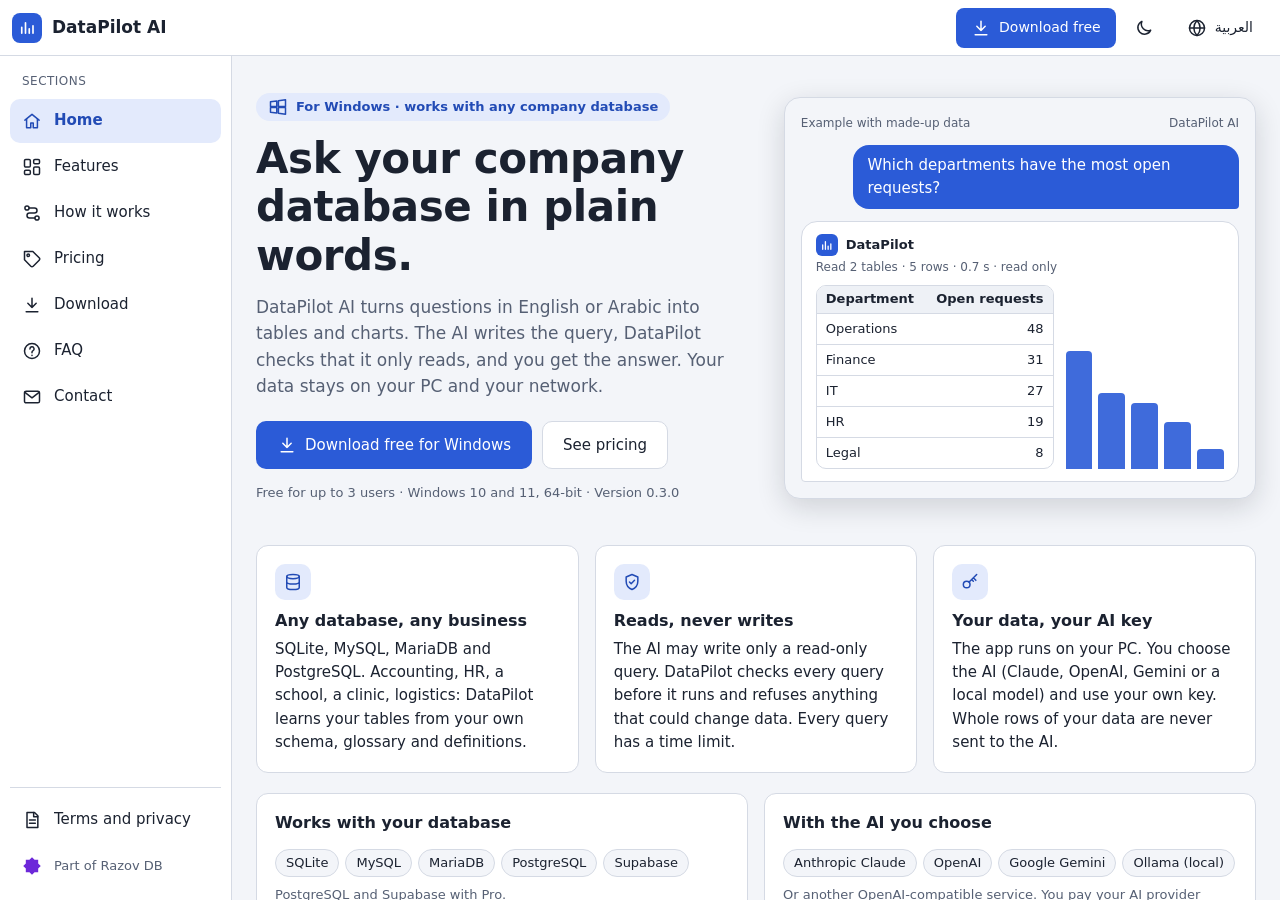
==== commit a413e7c9: "feat(datapilot): DataPilot is part of Razov DB, with the family's star mark Published copy of site/ " ====
--- a/datapilot/index.html
+++ b/datapilot/index.html
@@ -63,7 +63,7 @@
     <symbol id="i-faq" viewBox="0 0 24 24"><circle cx="12" cy="12" r="9"/><path d="M9.5 9.5a2.5 2.5 0 1 1 3.5 2.3c-.6.3-1 .9-1 1.6v.6M12 17.2v.1"/></symbol>
     <symbol id="i-contact" viewBox="0 0 24 24"><rect x="3" y="5" width="18" height="14" rx="2"/><path d="M3.5 6.5l8.5 6.5 8.5-6.5"/></symbol>
     <symbol id="i-legal" viewBox="0 0 24 24"><path d="M6 3h9l4 4v14H6z"/><path d="M14 3v5h5M9 12h7M9 16h7"/></symbol>
-    <symbol id="i-company" viewBox="0 0 24 24"><path d="M4 21V5l8-2v18M12 8h8v13M2 21h20M7 8h2M7 12h2M7 16h2M15 12h2M15 16h2"/></symbol>
+    <symbol id="i-company" viewBox="0 0 32 32"><path fill="currentColor" d="M16 2 20.09 6.11 25.9 6.1 25.89 11.91 30 16 25.89 20.09 25.9 25.9 20.09 25.89 16 30 11.91 25.89 6.1 25.9 6.11 20.09 2 16 6.11 11.91 6.1 6.1 11.91 6.11Z"/></symbol>
     <symbol id="i-more" viewBox="0 0 24 24"><circle cx="5" cy="12" r="1.2"/><circle cx="12" cy="12" r="1.2"/><circle cx="19" cy="12" r="1.2"/></symbol>
     <symbol id="i-sun" viewBox="0 0 24 24"><circle cx="12" cy="12" r="4"/><path d="M12 2v2M12 20v2M4.9 4.9l1.4 1.4M17.7 17.7l1.4 1.4M2 12h2M20 12h2M4.9 19.1l1.4-1.4M17.7 6.3l1.4-1.4"/></symbol>
     <symbol id="i-moon" viewBox="0 0 24 24"><path d="M20 14.5A8 8 0 0 1 9.5 4 8 8 0 1 0 20 14.5z"/></symbol>
@@ -109,7 +109,7 @@
     </ul>
     <ul class="nav nav-foot">
       <li><a href="#terms" data-nav="legal"><svg class="ico" aria-hidden="true" focusable="false"><use href="#i-legal"/></svg><span class="lbl"><span data-l="en">Terms and privacy</span><span data-l="ar">الشروط والخصوصية</span></span></a></li>
-      <li><a href="https://hasanradi93.github.io/razov-db/" class="company"><svg class="ico" aria-hidden="true" focusable="false"><use href="#i-company"/></svg><span class="lbl"><span data-l="en">Part of RAZOV.tech solutions</span><span data-l="ar">جزء من حلول RAZOV.tech</span></span></a></li>
+      <li><a href="https://hasanradi93.github.io/razov-db/" class="company"><svg class="ico razov" aria-hidden="true" focusable="false"><use href="#i-company"/></svg><span class="lbl"><span data-l="en">Part of Razov DB</span><span data-l="ar">جزء من Razov DB</span></span></a></li>
     </ul>
   </nav>
 
@@ -186,7 +186,7 @@
           </div>
 
           <footer class="site-foot small muted">
-            <span><span data-l="en">DataPilot AI is part of <a href="https://hasanradi93.github.io/razov-db/">RAZOV.tech solutions</a>.</span><span data-l="ar">DataPilot AI جزء من <a href="https://hasanradi93.github.io/razov-db/">حلول RAZOV.tech</a>.</span></span>
+            <span><span data-l="en">DataPilot AI is part of <a href="https://hasanradi93.github.io/razov-db/">Razov DB</a>.</span><span data-l="ar">DataPilot AI جزء من <a href="https://hasanradi93.github.io/razov-db/">Razov DB</a>.</span></span>
             <a href="#terms"><span data-l="en">Terms</span><span data-l="ar">الشروط</span></a>
             <a href="#privacy"><span data-l="en">Privacy</span><span data-l="ar">الخصوصية</span></a>
             <a href="#refunds"><span data-l="en">Refunds</span><span data-l="ar">الاسترداد</span></a>
@@ -661,7 +661,7 @@
           <details><summary><svg class="ico" aria-hidden="true" focusable="false"><use href="#i-chev"/></svg>Which AI does it use?</summary><div class="ans"><p>The one you choose: Anthropic Claude, OpenAI, Google Gemini, a local model through Ollama, or another OpenAI-compatible service. You use your own key and pay your provider directly.</p></div></details>
           <details><summary><svg class="ico" aria-hidden="true" focusable="false"><use href="#i-chev"/></svg>Are the answers always right?</summary><div class="ans"><p>Not always: an AI can misread a question. DataPilot helps you check. <span class="ui">Thought for…</span> shows the steps and the query, the Verify page tests the AI against questions with known answers, and business definitions make your words mean what they mean in your company.</p></div></details>
           <details><summary><svg class="ico" aria-hidden="true" focusable="false"><use href="#i-chev"/></svg>Does it run on a Mac or on Linux?</summary><div class="ans"><p>The desktop app is for Windows 10 and 11, 64-bit. With Pro, people can also use the web app from any modern browser, served by the DataPilot web server in your network.</p></div></details>
-          <details><summary><svg class="ico" aria-hidden="true" focusable="false"><use href="#i-chev"/></svg>Does the same company make other tools?</summary><div class="ans"><p>Yes. The same company, <a href="https://hasanradi93.github.io/razov-db/">RAZOV.tech solutions</a>, also makes SQLNext (moves MySQL databases to newer versions) and <a href="https://hasanradi93.github.io/razov-db/schemazone/">SchemaZone</a> (design a database visually and import a .sql file in your browser).</p></div></details>
+          <details><summary><svg class="ico" aria-hidden="true" focusable="false"><use href="#i-chev"/></svg>Does the same company make other tools?</summary><div class="ans"><p>Yes. The same company, <a href="https://hasanradi93.github.io/razov-db/">Razov DB</a>, also makes SQLNext (moves MySQL databases to newer versions) and <a href="https://hasanradi93.github.io/razov-db/schemazone/">SchemaZone</a> (design a database visually and import a .sql file in your browser).</p></div></details>
         </div>
         <div class="narrow faq" data-l="ar">
           <details><summary><svg class="ico" aria-hidden="true" focusable="false"><use href="#i-chev"/></svg>ما قواعد البيانات التي يعمل معها DataPilot؟</summary><div class="ans"><p>ملفات SQLite وMySQL وMariaDB في كل الخطط، وPostgreSQL وSupabase مع خطة Pro. ويعمل مع أي نوع من قواعد بيانات الشركات مهما كان نشاطها: فهو يتعرّف على جداولك من بنية قاعدة بياناتك ومسردك وتعريفاتك.</p></div></details>
@@ -670,7 +670,7 @@
           <details><summary><svg class="ico" aria-hidden="true" focusable="false"><use href="#i-chev"/></svg>أي ذكاء اصطناعي يستخدم؟</summary><div class="ans"><p>الذي تختاره أنت: Anthropic Claude أو OpenAI أو Google Gemini أو نموذج محلي عبر Ollama أو أي خدمة أخرى متوافقة مع OpenAI. تستخدم مفتاحك الخاص وتدفع لمزوّدك مباشرةً.</p></div></details>
           <details><summary><svg class="ico" aria-hidden="true" focusable="false"><use href="#i-chev"/></svg>هل الإجابات صحيحة دائماً؟</summary><div class="ans"><p>ليس دائماً، فقد يسيء الذكاء الاصطناعي فهم سؤال. يساعدك DataPilot على التحقق: يعرض <span class="ui">Thought for…</span> الخطوات والاستعلام، وتختبر صفحة التحقق الذكاء الاصطناعي بأسئلة إجاباتها معروفة، وتجعل تعريفات العمل كلماتك تعني ما تعنيه في شركتك.</p></div></details>
           <details><summary><svg class="ico" aria-hidden="true" focusable="false"><use href="#i-chev"/></svg>هل يعمل على Mac أو Linux؟</summary><div class="ans"><p>تطبيق سطح المكتب مخصّص لـ Windows 10 و11 بنظام 64 بت. ومع خطة Pro يمكن استخدام تطبيق الويب من أي متصفح حديث، يقدّمه خادم DataPilot في شبكتك.</p></div></details>
-          <details><summary><svg class="ico" aria-hidden="true" focusable="false"><use href="#i-chev"/></svg>هل تقدّم الشركة نفسها أدوات أخرى؟</summary><div class="ans"><p>نعم. الشركة نفسها، <a href="https://hasanradi93.github.io/razov-db/">حلول RAZOV.tech</a>، تصنع أيضاً SQLNext (ينقل قواعد بيانات MySQL إلى إصدارات أحدث) و<a href="https://hasanradi93.github.io/razov-db/schemazone/">SchemaZone</a> (صمّم قاعدة بيانات بشكل مرئي واستورد ملف <bdi>.sql</bdi> في متصفحك).</p></div></details>
+          <details><summary><svg class="ico" aria-hidden="true" focusable="false"><use href="#i-chev"/></svg>هل تقدّم الشركة نفسها أدوات أخرى؟</summary><div class="ans"><p>نعم. الشركة نفسها، <a href="https://hasanradi93.github.io/razov-db/">Razov DB</a>، تصنع أيضاً SQLNext (ينقل قواعد بيانات MySQL إلى إصدارات أحدث) و<a href="https://hasanradi93.github.io/razov-db/schemazone/">SchemaZone</a> (صمّم قاعدة بيانات بشكل مرئي واستورد ملف <bdi>.sql</bdi> في متصفحك).</p></div></details>
         </div>
       </div>
 
@@ -742,7 +742,7 @@
           </div>
           <div class="card">
             <h2><span data-l="en">Who we are</span><span data-l="ar">من نحن</span></h2>
-            <p><span data-l="en">DataPilot AI sells and supports the DataPilot AI app. It is part of <a href="https://hasanradi93.github.io/razov-db/">RAZOV.tech solutions</a>.</span><span data-l="ar">تبيع DataPilot AI تطبيق DataPilot AI وتقدّم الدعم له، وهي جزء من <a href="https://hasanradi93.github.io/razov-db/">حلول RAZOV.tech</a>.</span></p>
+            <p><span data-l="en">DataPilot AI sells and supports the DataPilot AI app. It is part of <a href="https://hasanradi93.github.io/razov-db/">Razov DB</a>.</span><span data-l="ar">تبيع DataPilot AI تطبيق DataPilot AI وتقدّم الدعم له، وهي جزء من <a href="https://hasanradi93.github.io/razov-db/">Razov DB</a>.</span></p>
             <p><span data-l="en">Our order process is conducted by our online reseller Paddle.com. Paddle.com is the Merchant of Record for all our orders. Paddle provides all customer service inquiries and handles returns.</span><span data-l="ar">تتم عملية الطلب لدينا عبر موزّعنا الإلكتروني Paddle.com، وPaddle.com هو التاجر المسجّل (Merchant of Record) لجميع طلباتنا. وتتولى Paddle جميع استفسارات خدمة العملاء المتعلقة بالطلبات وتعالج المرتجعات.</span></p>
             <p class="row small"><a href="#terms"><span data-l="en">Terms</span><span data-l="ar">الشروط</span></a><a href="#privacy"><span data-l="en">Privacy</span><span data-l="ar">الخصوصية</span></a><a href="#refunds"><span data-l="en">Refunds</span><span data-l="ar">الاسترداد</span></a></p>
           </div>
@@ -815,7 +815,7 @@
           <p>We may update these terms. We publish the new version here with a new date. For a paid subscription, changes apply from your next renewal.</p>
           <h2>12. Contact</h2>
           <p>Questions about these terms: <a data-mail="text" href="mailto:hassan93radi@gmail.com">hassan93radi@gmail.com</a>.</p>
-          <footer class="site-foot small muted"><span>DataPilot AI is part of <a href="https://hasanradi93.github.io/razov-db/">RAZOV.tech solutions</a>.</span><a href="#privacy">Privacy</a><a href="#refunds">Refunds</a><a href="#contact">Contact</a></footer>
+          <footer class="site-foot small muted"><span>DataPilot AI is part of <a href="https://hasanradi93.github.io/razov-db/">Razov DB</a>.</span><a href="#privacy">Privacy</a><a href="#refunds">Refunds</a><a href="#contact">Contact</a></footer>
         </article>
         <article class="prose" data-l="ar">
           <p class="updated">آخر تحديث <span class="ltr">2026-11-25</span></p>
@@ -870,7 +870,7 @@
           <p>قد نحدّث هذه الشروط، وننشر النسخة الجديدة هنا بتاريخ جديد. في الاشتراك المدفوع تسري التغييرات من تجديدك التالي.</p>
           <h2>12. التواصل</h2>
           <p>لأي سؤال عن هذه الشروط: <a data-mail="text" href="mailto:hassan93radi@gmail.com" class="ltr">hassan93radi@gmail.com</a>.</p>
-          <footer class="site-foot small muted"><span>DataPilot AI جزء من <a href="https://hasanradi93.github.io/razov-db/">حلول RAZOV.tech</a>.</span><a href="#privacy">الخصوصية</a><a href="#refunds">الاسترداد</a><a href="#contact">تواصل معنا</a></footer>
+          <footer class="site-foot small muted"><span>DataPilot AI جزء من <a href="https://hasanradi93.github.io/razov-db/">Razov DB</a>.</span><a href="#privacy">الخصوصية</a><a href="#refunds">الاسترداد</a><a href="#contact">تواصل معنا</a></footer>
         </article>
       </div>
 
@@ -909,7 +909,7 @@
           <p>You can ask us what we hold about you or your company, and ask us to correct or delete it: email <a data-mail="text" href="mailto:hassan93radi@gmail.com">hassan93radi@gmail.com</a>. Data in the app is on your own computers, where you control and delete it.</p>
           <h2>7. Changes</h2>
           <p>We publish any new version of this policy here, with a new date.</p>
-          <footer class="site-foot small muted"><span>DataPilot AI is part of <a href="https://hasanradi93.github.io/razov-db/">RAZOV.tech solutions</a>.</span><a href="#terms">Terms</a><a href="#refunds">Refunds</a><a href="#contact">Contact</a></footer>
+          <footer class="site-foot small muted"><span>DataPilot AI is part of <a href="https://hasanradi93.github.io/razov-db/">Razov DB</a>.</span><a href="#terms">Terms</a><a href="#refunds">Refunds</a><a href="#contact">Contact</a></footer>
         </article>
         <article class="prose" data-l="ar">
           <p class="updated">آخر تحديث <span class="ltr">2026-11-25</span></p>
@@ -945,7 +945,7 @@
           <p>يمكنك أن تسألنا عمّا نحتفظ به عنك أو عن شركتك، وأن تطلب تصحيحه أو حذفه: راسلنا على <a data-mail="text" href="mailto:hassan93radi@gmail.com" class="ltr">hassan93radi@gmail.com</a>. أما البيانات في التطبيق فهي على أجهزتك، حيث تتحكم بها وتحذفها.</p>
           <h2>7. التغييرات</h2>
           <p>ننشر أي نسخة جديدة من هذه السياسة هنا بتاريخ جديد.</p>
-          <footer class="site-foot small muted"><span>DataPilot AI جزء من <a href="https://hasanradi93.github.io/razov-db/">حلول RAZOV.tech</a>.</span><a href="#terms">الشروط</a><a href="#refunds">الاسترداد</a><a href="#contact">تواصل معنا</a></footer>
+          <footer class="site-foot small muted"><span>DataPilot AI جزء من <a href="https://hasanradi93.github.io/razov-db/">Razov DB</a>.</span><a href="#terms">الشروط</a><a href="#refunds">الاسترداد</a><a href="#contact">تواصل معنا</a></footer>
         </article>
       </div>
 
@@ -965,7 +965,7 @@
           <p>If your written Enterprise quote has different refund terms, the quote applies.</p>
           <h2>Your rights under the law</h2>
           <p>If the law where you are gives you more rights, those rights apply.</p>
-          <footer class="site-foot small muted"><span>DataPilot AI is part of <a href="https://hasanradi93.github.io/razov-db/">RAZOV.tech solutions</a>.</span><a href="#terms">Terms</a><a href="#privacy">Privacy</a><a href="#contact">Contact</a></footer>
+          <footer class="site-foot small muted"><span>DataPilot AI is part of <a href="https://hasanradi93.github.io/razov-db/">Razov DB</a>.</span><a href="#terms">Terms</a><a href="#privacy">Privacy</a><a href="#contact">Contact</a></footer>
         </article>
         <article class="prose" data-l="ar">
           <p class="updated">آخر تحديث <span class="ltr">2026-11-25</span></p>
@@ -982,7 +982,7 @@
           <p>إذا تضمّن عرض السعر المكتوب لخطة Enterprise شروط استرداد مختلفة، يُعتمد عرض السعر.</p>
           <h2>حقوقك بموجب القانون</h2>
           <p>إذا منحك القانون في بلدك حقوقاً أكثر، فتلك الحقوق هي التي تنطبق.</p>
-          <footer class="site-foot small muted"><span>DataPilot AI جزء من <a href="https://hasanradi93.github.io/razov-db/">حلول RAZOV.tech</a>.</span><a href="#terms">الشروط</a><a href="#privacy">الخصوصية</a><a href="#contact">تواصل معنا</a></footer>
+          <footer class="site-foot small muted"><span>DataPilot AI جزء من <a href="https://hasanradi93.github.io/razov-db/">Razov DB</a>.</span><a href="#terms">الشروط</a><a href="#privacy">الخصوصية</a><a href="#contact">تواصل معنا</a></footer>
         </article>
       </div>
     </section>
@@ -1005,7 +1005,7 @@
     <li><a href="#faq" data-nav="faq"><svg class="ico" aria-hidden="true" focusable="false"><use href="#i-faq"/></svg><span data-l="en">Questions and answers</span><span data-l="ar">الأسئلة الشائعة</span></a></li>
     <li><a href="#contact" data-nav="contact"><svg class="ico" aria-hidden="true" focusable="false"><use href="#i-contact"/></svg><span data-l="en">Contact</span><span data-l="ar">تواصل معنا</span></a></li>
     <li><a href="#terms" data-nav="legal"><svg class="ico" aria-hidden="true" focusable="false"><use href="#i-legal"/></svg><span data-l="en">Terms, privacy and refunds</span><span data-l="ar">الشروط والخصوصية والاسترداد</span></a></li>
-    <li><a href="https://hasanradi93.github.io/razov-db/"><svg class="ico" aria-hidden="true" focusable="false"><use href="#i-company"/></svg><span data-l="en">Part of RAZOV.tech solutions</span><span data-l="ar">جزء من حلول RAZOV.tech</span></a></li>
+    <li><a href="https://hasanradi93.github.io/razov-db/"><svg class="ico razov" aria-hidden="true" focusable="false"><use href="#i-company"/></svg><span data-l="en">Part of Razov DB</span><span data-l="ar">جزء من Razov DB</span></a></li>
   </ul>
 </div>
 <div class="tip" id="tip" role="tooltip" hidden></div>
--- a/datapilot/styles.css
+++ b/datapilot/styles.css
@@ -13,6 +13,7 @@
   --muted: #566074;
   --line: #d5dae4;
   --accent: #2b5bd7;
+  --razov: #6d28d9;                 /* Razov DB violet, the family's star mark (light) */
   --on-accent: #ffffff;
   --accent-soft: #e3eafc;
   --accent-ink: #224bb5;
@@ -32,14 +33,14 @@
 @media (prefers-color-scheme: dark) {
   :root:not([data-theme="light"]) {
     --bg: #0f1218; --surface: #161b23; --soft: #1e2430; --text: #e8ebf1; --muted: #a3adc0;
-    --line: #333b4b; --accent: #7aa2ff; --on-accent: #0b1020; --accent-soft: #1f2b4a; --accent-ink: #9dbaff;
+    --line: #333b4b; --accent: #7aa2ff; --on-accent: #0b1020; --accent-soft: #1f2b4a; --accent-ink: #9dbaff; --razov: #a78bfa;
     --ok: #6fd39b; --ok-soft: #173326; --ent: #c9a9f5; --ent-soft: #2a2140; --soon: #f0c46a; --soon-soft: #352a10;
     --scrim: rgba(0, 0, 0, .6); --shadow: 0 8px 28px rgba(0, 0, 0, .5); color-scheme: dark;
   }
 }
 :root[data-theme="dark"] {
   --bg: #0f1218; --surface: #161b23; --soft: #1e2430; --text: #e8ebf1; --muted: #a3adc0;
-  --line: #333b4b; --accent: #7aa2ff; --on-accent: #0b1020; --accent-soft: #1f2b4a; --accent-ink: #9dbaff;
+  --line: #333b4b; --accent: #7aa2ff; --on-accent: #0b1020; --accent-soft: #1f2b4a; --accent-ink: #9dbaff; --razov: #a78bfa;
   --ok: #6fd39b; --ok-soft: #173326; --ent: #c9a9f5; --ent-soft: #2a2140; --soon: #f0c46a; --soon-soft: #352a10;
   --scrim: rgba(0, 0, 0, .6); --shadow: 0 8px 28px rgba(0, 0, 0, .5); color-scheme: dark;
 }
@@ -89,6 +90,7 @@
 .brand { display: flex; align-items: center; gap: 10px; min-width: 0; color: var(--text); text-decoration: none; }
 .mark { width: 30px; height: 30px; border-radius: 8px; background: var(--accent); color: var(--on-accent);
   display: grid; place-items: center; flex: none; }
+.ico.razov { color: var(--razov); stroke: none; }
 .mark .ico { width: 18px; height: 18px; stroke-width: 2.2; }
 .brand-name { font-weight: 700; font-size: 17px; white-space: nowrap; }
 .hdr-title { display: none; font-weight: 600; font-size: 16px; white-space: nowrap; overflow: hidden; text-overflow: ellipsis; min-width: 0; }
